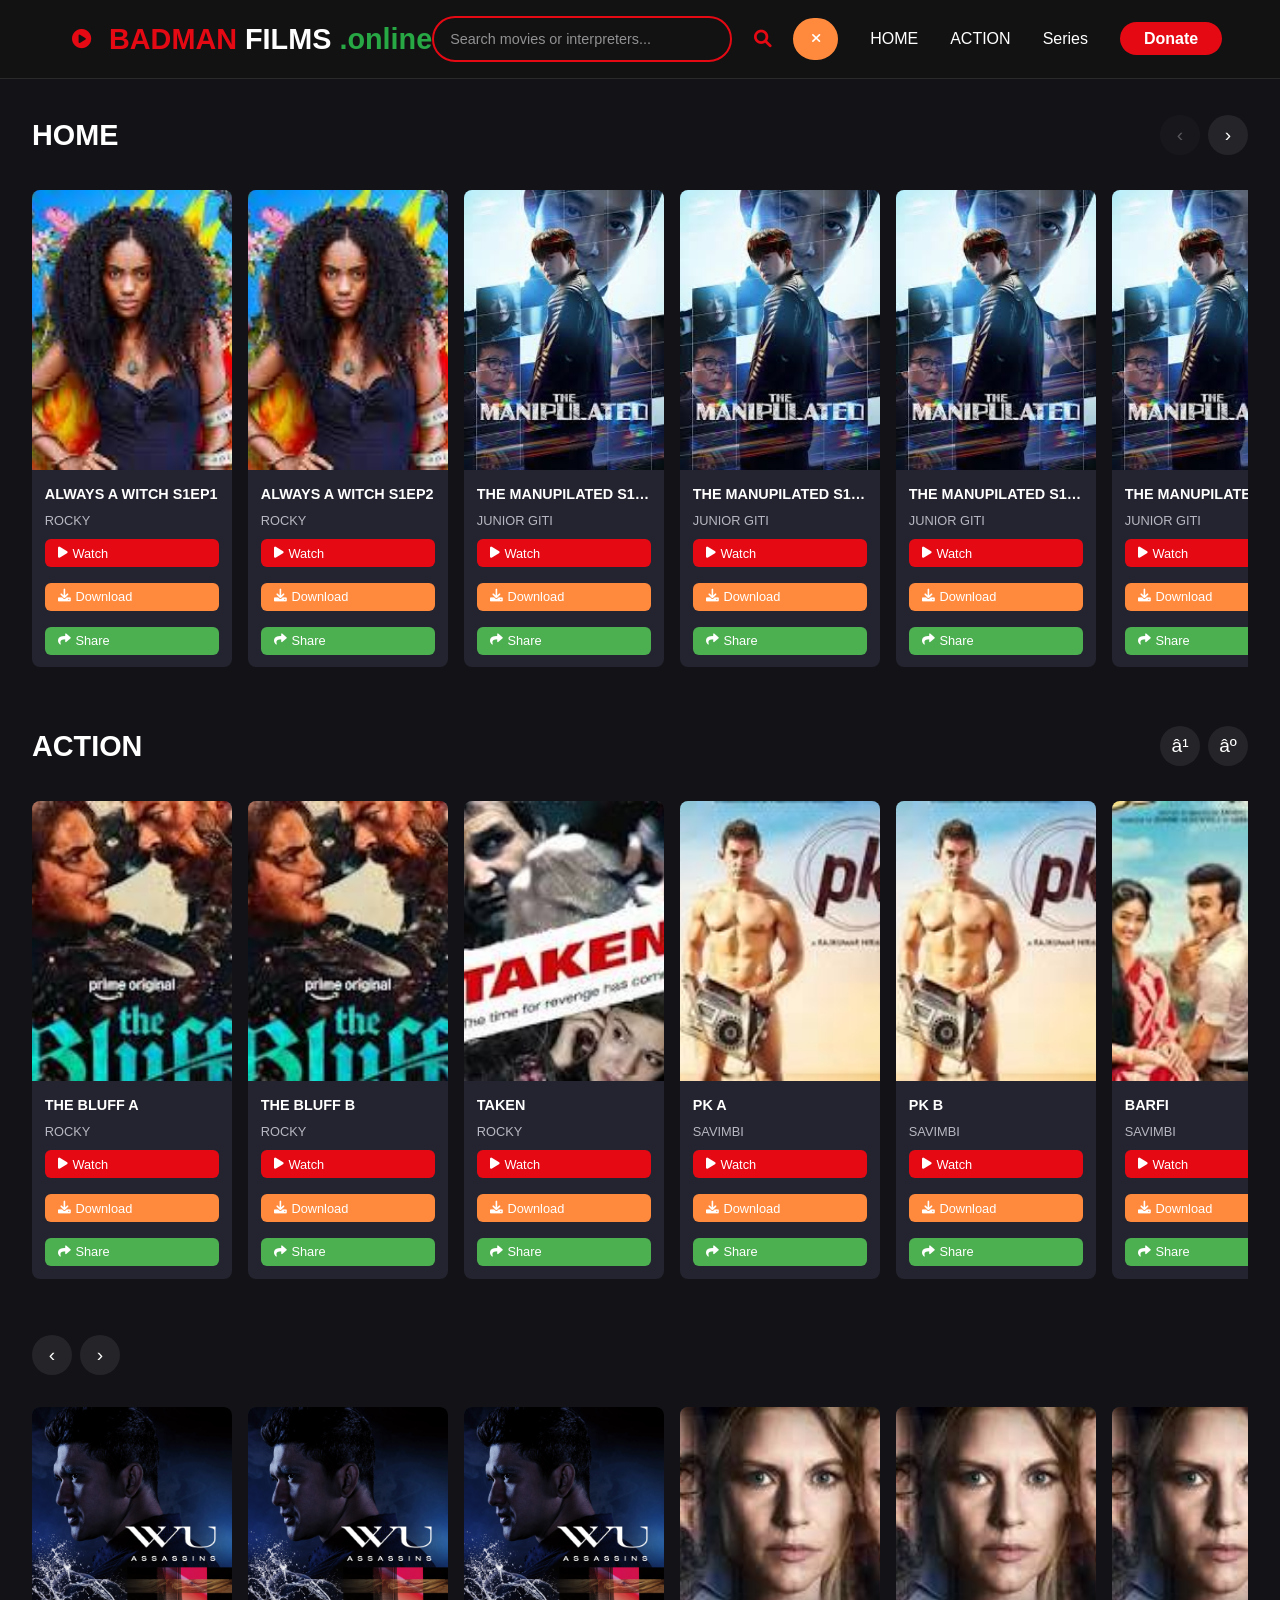
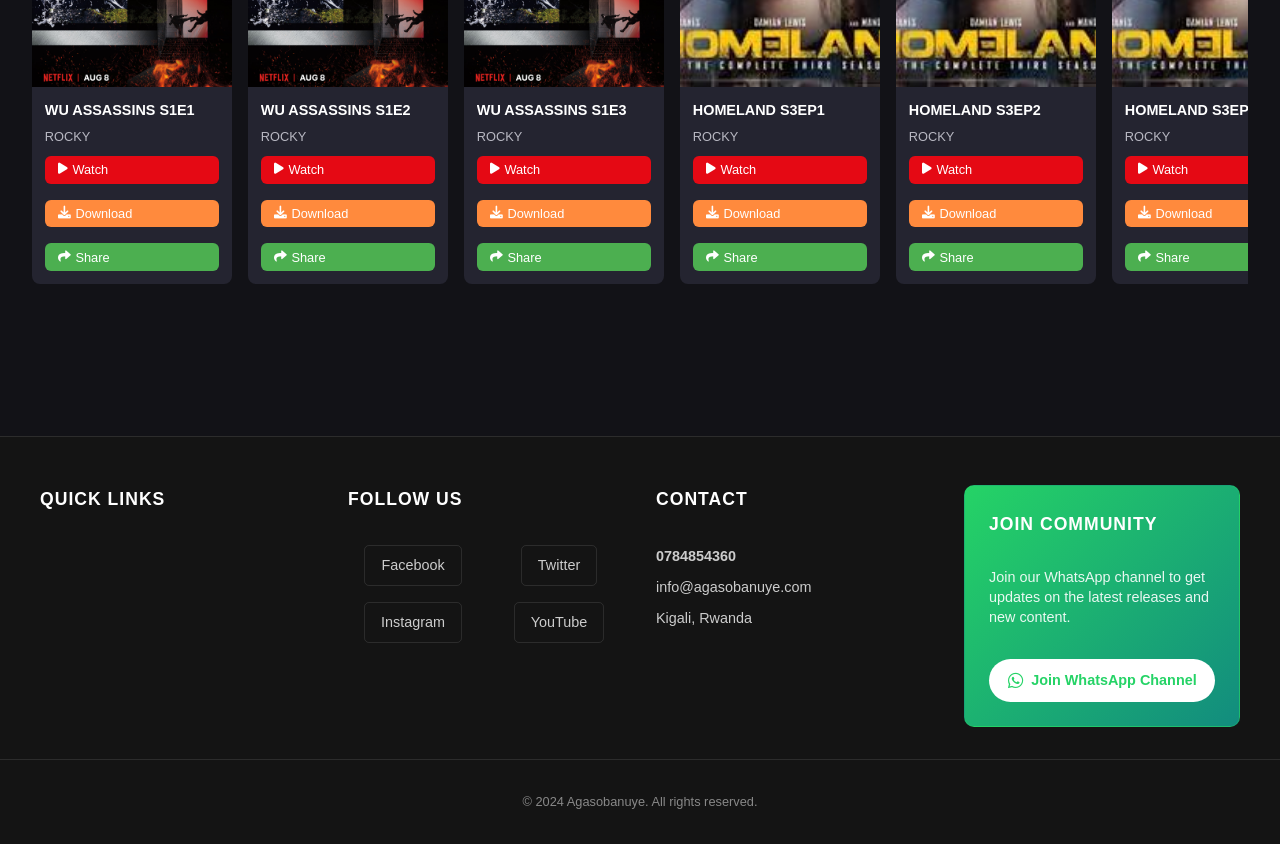
==== index.html @ d9431860 "i want to send my codes" ====
<!DOCTYPE html>
<html lang="en">
<head>
    <meta charset="UTF-8">
    <meta name="viewport" content="width=device-width, initial-scale=1.0">
    <title>badmanfilms.online - Stream Movies & Series</title>
    <link rel="stylesheet" href="https://cdnjs.cloudflare.com/ajax/libs/font-awesome/6.0.0-beta3/css/all.min.css">
    <link rel="stylesheet" href="styles.css">
</head>
<body>
    <nav class="navbar">
        <div class="nav-container">
            <h1 class="nav-logo">
                <i class="fas fa-play-circle" style="color: #e50914; margin-right: 10px;"></i>
                <span style="color: #e50914; font-weight: bold;">BADMAN</span>
                <span style="color: #ffffff;">FILMS</span>
                <span style="color: #28a745;">.online</span>
            </h1>
            <div class="nav-right">
                <div class="search-container">
                    <input type="text" id="search-input" placeholder="Search movies or interpreters..." class="search-input" onkeyup="if(event.key==='Enter') doSearch()">
                    <button id="search-btn" class="search-btn" onclick="doSearch()">
                        <i class="fas fa-search"></i>
                    </button>
                    <button id="clear-search-btn" class="clear-search-btn" onclick="clearAll()" title="Clear search">
                        <i class="fas fa-times"></i>
                    </button>
                </div>
                <ul class="nav-menu">
                    <li><a href="#featured">HOME</a></li>
                    <li><a href="#action">ACTION</a></li>
                    <li><a href="#series">Series</a></li>
                    <li><a href="#" id="donate-btn" class="donate-btn">Donate</a></li>
                </ul>
            </div>
        </div>
    </nav>

    <main class="main-content">
        <!-- Search Results Section -->
        <section id="search-results" class="section" style="display: none;">
            <h2 class="section-title">Search Results</h2>
            <div id="search-movies" class="movies-grid movies-grid-compact">
                <!-- Search results will be dynamically inserted here -->
            </div>
        </section>

        <!-- Featured Section -->
        <section id="featured" class="section">
            <div class="section-header">
                <h2 class="section-title">HOME</h2>
                <div class="scroll-controls">
                    <button class="scroll-btn scroll-left" onclick="scrollSection('featured-movies', 'left')">‹</button>
                    <button class="scroll-btn scroll-right" onclick="scrollSection('featured-movies', 'right')">›</button>
                </div>
            </div>
            <div id="featured-movies" class="movies-scroll">
                <!-- Movies will be dynamically inserted here -->
            </div>
        </section>

        <!-- ACTION Section -->
        <section id="action" class="section">
            <div class="section-header">
                <h2 class="section-title">ACTION</h2>
                <div class="scroll-controls">
                    <button class="scroll-btn scroll-left" onclick="scrollSection('action-movies', 'left')">â¹</button>
                    <button class="scroll-btn scroll-right" onclick="scrollSection('action-movies', 'right')">âº</button>
                </div>
            </div>
            <div id="action-movies" class="movies-scroll">
                <!-- Action movies will be dynamically inserted here -->
            </div>
        </section>

        <!-- SEASONS Section -->
        <section id="series" class="section">
            <div class="section-header">
                
                <div class="scroll-controls">
                    <button class="scroll-btn scroll-left" onclick="scrollSection('series-movies', 'left')">‹</button>
                    <button class="scroll-btn scroll-right" onclick="scrollSection('series-movies', 'right')">›</button>
                </div>
            </div>
            <div id="series-movies" class="movies-scroll">
                <!-- Movies will be dynamically inserted here -->
            </div>
        </section>

            </main>

    <footer class="footer">
        <div class="footer-container">
            <div class="footer-section">
                <h3 class="footer-title">Quick Links</h3>
                <ul class="footer-links">
                    
                </ul>
            </div>
            
            <div class="footer-section">
                <h3 class="footer-title">Follow Us</h3>
                <div class="social-links">
                    <a href="#" class="social-link">Facebook</a>
                    <a href="#" class="social-link">Twitter</a>
                    <a href="#" class="social-link">Instagram</a>
                    <a href="#" class="social-link">YouTube</a>
                </div>
            </div>
            
            <div class="footer-section">
                <h3 class="footer-title">Contact</h3>
                <div class="contact-info">
                    <p class="contact-phone">0784854360</p>
                    <p class="contact-email">info@agasobanuye.com</p>
                    <p class="contact-address">Kigali, Rwanda</p>
                </div>
            </div>
            
            <div class="footer-section community-section">
                <h3 class="footer-title">JOIN COMMUNITY</h3>
                <p class="community-description">Join our WhatsApp channel to get updates on the latest releases and new content.</p>
                <a href="https://whatsapp.com/channel/0029VbCIfIhEFeXnc3oWD12w" class="whatsapp-group-link" target="_blank">
                    <i class="fab fa-whatsapp"></i>
                    Join WhatsApp Channel
                </a>
            </div>
        </div>
        
        <div class="footer-bottom">
            <p>&copy; 2024 Agasobanuye. All rights reserved.</p>
        </div>
    </footer>

    <!-- Donation Modal -->
    <div id="donation-modal" class="modal">
        <div class="modal-content">
            <div class="modal-header">
                <h2 class="modal-title">KEEP US ALIVE!</h2>
                <span class="close-btn">&times;</span>
            </div>
            <div class="modal-body">
                <p class="donation-message">Support us with your generous donations to keep providing quality content.</p>
                <div class="donation-options">
                    <div class="donation-item">
                        <h3>MTN MOMO Pay Code</h3>
                        <div class="donation-info">
                            <p class="donation-code">1442915</p>
                            <button class="copy-btn" data-copy="1442915">
                                <i class="fas fa-copy"></i>
                                <span class="copy-text">Copy</span>
                            </button>
                        </div>
                    </div>
                    <div class="donation-item">
                        <h3>MTN MOMO</h3>
                        <div class="donation-info">
                            <p class="donation-number">0784854360</p>
                            <button class="copy-btn" data-copy="0784854360">
                                <i class="fas fa-copy"></i>
                                <span class="copy-text">Copy</span>
                            </button>
                        </div>
                    </div>
                    <div class="donation-item">
                        <h3>AIRTEL MONEY / MOMO SEND</h3>
                        <div class="donation-info">
                            <p class="donation-number">0784854360</p>
                            <button class="copy-btn" data-copy="0784854360">
                                <i class="fas fa-copy"></i>
                                <span class="copy-text">Copy</span>
                            </button>
                        </div>
                    </div>
                </div>
            </div>
        </div>
    </div>

    <script src="movies.js"></script>
    <script src="app.js"></script>
</body>
</html>
---- styles.css ----
/* Reset and Base Styles */
* {
    margin: 0;
    padding: 0;
    box-sizing: border-box;
}

:root {
    --bg-color: #121217;
    --surface-color: #242430;
    --text-color: #FFFFFF;
    --muted-text: #B8B8C2;
    --primary: #E50914;
    --secondary: #FF8A3D;
    --surface-border: rgba(255, 255, 255, 0.1);
    --surface-soft: rgba(255, 255, 255, 0.08);
}

body {
    font-family: 'Segoe UI', Tahoma, Geneva, Verdana, sans-serif;
    background-color: var(--bg-color);
    color: var(--text-color);
    line-height: 1.6;
    overflow-x: hidden;
}

/* Navigation */
.navbar {
    background-color: rgba(18, 18, 23, 0.95);
    backdrop-filter: blur(10px);
    position: fixed;
    top: 0;
    width: 100%;
    z-index: 1000;
    padding: 1rem 0;
    border-bottom: 1px solid var(--surface-border);
}

.nav-container {
    max-width: 1200px;
    margin: 0 auto;
    padding: 0 2rem;
    display: flex;
    justify-content: space-between;
    align-items: center;
}

.nav-right {
    display: flex;
    align-items: center;
    gap: 2rem;
}

.search-container {
    display: flex;
    align-items: center;
    gap: 0.5rem;
    position: relative;
}

.search-container:focus-within {
    background-color: rgba(255, 255, 255, 0.12);
    box-shadow: 0 0 0 2px rgba(229, 9, 20, 0.3);
}

.search-input {
    padding: 0.8rem 1rem;
    border: 2px solid var(--primary);
    border-radius: 25px;
    background-color: var(--background);
    color: var(--text-color);
    font-size: 0.9rem;
    width: 300px;
    transition: all 0.3s ease;
}

.search-input:focus {
    outline: none;
    border-color: var(--accent);
    box-shadow: 0 0 0 3px rgba(229, 9, 20, 0.2);
}

.search-btn {
    background-color: var(--primary);
    color: white;
    border: none;
    padding: 0.8rem 1rem;
    border-radius: 25px;
    cursor: pointer;
    transition: all 0.3s ease;
    display: flex;
    align-items: center;
    justify-content: center;
    min-width: 45px;
}

.search-btn:hover {
    background-color: var(--accent);
    transform: scale(1.05);
}

.clear-search-btn {
    background-color: var(--secondary);
    color: var(--text-color);
    border: 2px solid var(--secondary);
    padding: 0.8rem;
    border-radius: 25px;
    cursor: pointer;
    transition: all 0.3s ease;
    display: flex;
    align-items: center;
    justify-content: center;
    min-width: 45px;
}

.clear-search-btn:hover {
    background-color: var(--accent);
    color: white;
    transform: scale(1.05);
}

.search-input::placeholder {
    color: rgba(230, 230, 234, 0.6);
}

.search-btn {
    background: none;
    border: none;
    color: var(--primary);
    font-size: 1.1rem;
    cursor: pointer;
    padding: 0.2rem;
    transition: transform 0.2s ease;
}

.search-btn:hover {
    transform: scale(1.1);
}

.nav-logo {
    font-size: 1.8rem;
    font-weight: bold;
    color: #e50914;
    text-decoration: none;
    display: flex;
    align-items: center;
    gap: 0.5rem;
}

.nav-logo i {
    color: #e50914;
    font-size: 1.2rem;
}

.nav-menu {
    display: flex;
    list-style: none;
    gap: 2rem;
}

.nav-menu a {
    color: var(--text-color);
    text-decoration: none;
    font-weight: 500;
    transition: color 0.3s ease;
}

.nav-menu a:hover {
    color: var(--primary);
}

.donate-btn {
    background-color: var(--primary) !important;
    color: white !important;
    padding: 0.5rem 1.5rem !important;
    border-radius: 25px !important;
    font-weight: 600 !important;
    transition: all 0.3s ease !important;
}

.donate-btn:hover {
    background-color: #ff0a16 !important;
    transform: translateY(-2px) !important;
    box-shadow: 0 4px 12px rgba(229, 9, 20, 0.4) !important;
}

/* Main Content */
.main-content {
    margin-top: 80px;
    padding: 2rem 0;
}

/* Sections */
.section {
    margin-bottom: 3rem;
    padding: 0 2rem;
}

.section-header {
    display: flex;
    justify-content: space-between;
    align-items: center;
    margin-bottom: 1.5rem;
}

.section-title {
    font-size: 1.8rem;
    color: var(--text-color);
    font-weight: 600;
}

.scroll-controls {
    display: flex;
    gap: 0.5rem;
}

.scroll-btn {
    width: 40px;
    height: 40px;
    border: none;
    border-radius: 50%;
    background-color: rgba(255, 255, 255, 0.08);
    color: var(--text-color);
    font-size: 1.2rem;
    cursor: pointer;
    transition: all 0.3s ease;
    display: flex;
    align-items: center;
    justify-content: center;
}

.scroll-btn:hover {
    background-color: var(--primary);
    transform: scale(1.1);
}

.scroll-btn:disabled {
    opacity: 0.3;
    cursor: not-allowed;
}

/* Movie Grids */
.movies-grid {
    display: grid;
    grid-template-columns: repeat(auto-fill, minmax(200px, 1fr));
    gap: 1.5rem;
    max-width: 1200px;
    margin: 0 auto;
}

.movies-grid-compact {
    display: grid;
    grid-template-columns: repeat(auto-fill, minmax(250px, 1fr));
    gap: 0.5rem;
    max-width: 1200px;
    margin: 0 auto;
}

.movies-scroll {
    display: flex;
    gap: 1rem;
    overflow-x: auto;
    overflow-y: hidden;
    scroll-behavior: smooth;
    padding: 0.5rem 0;
    scrollbar-width: none;
    -ms-overflow-style: none;
}

.movies-scroll::-webkit-scrollbar {
    display: none;
}

/* Movie Cards */
.movie-card {
    position: relative;
    cursor: pointer;
    border-radius: 8px;
    overflow: hidden;
    transition: transform 0.3s ease, box-shadow 0.3s ease;
    background-color: var(--surface-color);
    flex-shrink: 0;
    width: 200px;
}

.movie-card:hover {
    transform: scale(1.05);
    box-shadow: 0 10px 30px rgba(0, 0, 0, 0.45);
    z-index: 10;
}

.movie-card:hover .play-button {
    opacity: 1;
    visibility: visible;
}

.play-button {
    position: absolute;
    top: 50%;
    left: 50%;
    transform: translate(-50%, -50%);
    width: 60px;
    height: 60px;
    background-color: rgba(229, 9, 20, 0.9);
    border-radius: 50%;
    display: flex;
    align-items: center;
    justify-content: center;
    opacity: 0;
    visibility: hidden;
    transition: all 0.3s ease;
    cursor: pointer;
    z-index: 10;
}

.play-button i {
    color: white;
    font-size: 24px;
    margin-left: 3px;
}

.movie-poster {
    position: relative;
    transition: filter 0.3s ease;
}

.movie-card:hover .movie-poster {
    filter: brightness(0.7);
}

.movie-card:hover .play-button {
    opacity: 1;
    visibility: visible;
}

.play-button {
    position: absolute;
    top: 50%;
    left: 50%;
    transform: translate(-50%, -50%);
    width: 60px;
    height: 60px;
    background-color: rgba(229, 9, 20, 0.9);
    border-radius: 50%;
    display: flex;
    align-items: center;
    justify-content: center;
    opacity: 0;
    visibility: hidden;
    transition: all 0.3s ease;
    cursor: pointer;
    z-index: 10;
}

.play-button i {
    color: white;
    font-size: 24px;
    margin-left: 3px;
}

.episode-count {
    background-color: var(--primary);
    color: white;
    padding: 0.2rem 0.5rem;
    border-radius: 12px;
    font-size: 0.8rem;
    font-weight: 600;
    position: absolute;
    top: 10px;
    right: 10px;
}

.episodes-header {
    display: flex;
    align-items: center;
    gap: 1rem;
    margin-bottom: 1.5rem;
    padding: 1rem;
    background-color: var(--surface-color);
    border-radius: 10px;
    border: 1px solid var(--surface-border);
}

.back-to-series-btn {
    background-color: var(--primary);
    color: white;
    border: none;
    padding: 0.5rem 1rem;
    border-radius: 20px;
    cursor: pointer;
    display: flex;
    align-items: center;
    gap: 0.5rem;
    font-size: 0.9rem;
    transition: all 0.3s ease;
}

.back-to-series-btn:hover {
    background-color: #ff0a16;
    transform: translateY(-1px);
}

.episodes-header h3 {
    color: var(--text-color);
    margin: 0;
    font-size: 1.3rem;
}

.episodes-grid {
    display: grid;
    grid-template-columns: repeat(auto-fill, minmax(200px, 1fr));
    gap: 1rem;
}


.movie-poster {
    width: 100%;
    height: 280px;
    object-fit: cover;
    display: block;
}

.movie-card-info {
    padding: 0.8rem;
}

.movie-actions {
    display: flex;
    gap: 0.5rem;
    margin-top: 0.5rem;
    flex-wrap: wrap;
}

.watch-btn, .download-btn, .share-btn {
    background-color: var(--secondary);
    color: var(--text-color);
    border: none;
    padding: 0.4rem 0.8rem;
    border-radius: 6px;
    font-size: 0.8rem;
    font-weight: 500;
    cursor: pointer;
    transition: all 0.3s ease;
    display: flex;
    align-items: center;
    gap: 0.3rem;
    flex: 1;
}

.watch-btn {
    background-color: var(--primary);
    color: white;
}

.watch-btn:hover {
    background-color: #ff0a16;
    transform: translateY(-1px);
}

.download-btn:hover {
    background-color: #ff9933;
    transform: translateY(-1px);
}

.share-btn {
    background-color: #4CAF50;
    color: white;
}

.share-btn:hover {
    background-color: #45a049;
    transform: translateY(-1px);
}


.movie-card-title {
    color: var(--text-color);
    font-weight: 600;
    font-size: 0.9rem;
    margin-bottom: 0.3rem;
    white-space: nowrap;
    overflow: hidden;
    text-overflow: ellipsis;
}

.movie-card-interpreter {
    color: var(--muted-text);
    font-size: 0.8rem;
    font-weight: 400;
}

/* Popular Movies Section on Detail Page */
.popular-movies-section {
    margin-top: 4rem;
    padding-top: 2rem;
    border-top: 1px solid var(--surface-border);
}

.popular-section-title {
    font-size: 1.5rem;
    color: var(--text-color);
    margin-bottom: 1.5rem;
    font-weight: 600;
}

.movies-grid-compact .movie-card {
    width: 100%;
    height: 320px;
}

.movies-grid-compact .movie-poster {
    height: 280px;
}

.movies-grid-compact .movie-card-info {
    padding: 0.6rem;
}

.movies-grid-compact .movie-card-title {
    font-size: 0.95rem;
    margin-bottom: 0.2rem;
}

.movies-grid-compact .movie-card-interpreter {
    font-size: 0.75rem;
}

/* Movie Detail Page */
.movie-detail-container {
    max-width: 800px;
    margin: 100px auto 2rem;
    padding: 0 2rem;
    min-height: 60vh;
}

.movie-content {
    display: block;
}

.movie-info-section-full {
    padding: 2rem 0;
    text-align: center;
}

.movie-title {
    font-size: 3rem;
    font-weight: bold;
    margin-bottom: 1rem;
    color: var(--text-color);
}

.movie-meta {
    display: flex;
    gap: 1rem;
    margin-bottom: 1rem;
    align-items: center;
}

.movie-year {
    background-color: var(--primary);
    padding: 0.3rem 0.8rem;
    border-radius: 20px;
    font-weight: 600;
}

.movie-type {
    background-color: var(--secondary);
    padding: 0.3rem 0.8rem;
    border-radius: 20px;
    font-weight: 600;
    text-transform: capitalize;
}

.movie-genre {
    display: flex;
    flex-wrap: wrap;
    gap: 0.5rem;
    margin-bottom: 1.5rem;
}

.genre-tag {
    background-color: rgba(255, 255, 255, 0.08);
    padding: 0.3rem 0.8rem;
    border-radius: 15px;
    font-size: 0.9rem;
    border: 1px solid rgba(255, 255, 255, 0.15);
}

.movie-description {
    font-size: 1.1rem;
    line-height: 1.8;
    color: var(--muted-text);
    margin-bottom: 2rem;
}

.movie-actions {
    display: flex;
    gap: 1rem;
    flex-wrap: wrap;
}

/* Buttons */
.btn {
    padding: 0.8rem 1.5rem;
    border: none;
    border-radius: 8px;
    font-size: 1rem;
    font-weight: 600;
    cursor: pointer;
    transition: all 0.3s ease;
    text-decoration: none;
    display: inline-flex;
    align-items: center;
    gap: 0.5rem;
}

.btn-primary {
    background-color: var(--primary);
    color: white;
}

.btn-primary:hover {
    background-color: #c50c14;
    transform: translateY(-2px);
}

.btn-secondary {
    background-color: var(--secondary);
    color: #121217;
}

.btn-secondary:hover {
    background-color: #ff9a5d;
    transform: translateY(-2px);
}

.btn-outline {
    background-color: transparent;
    color: var(--text-color);
    border: 2px solid rgba(255, 255, 255, 0.3);
}

.btn-outline:hover {
    background-color: rgba(255, 255, 255, 0.1);
    border-color: rgba(255, 255, 255, 0.5);
    transform: translateY(-2px);
}

.btn-icon {
    font-size: 1.1rem;
}

/* Loading State */
.loading {
    text-align: center;
    padding: 4rem 2rem;
}

.loading-spinner {
    width: 50px;
    height: 50px;
    border: 4px solid rgba(255, 255, 255, 0.1);
    border-top: 4px solid var(--primary);
    border-radius: 50%;
    animation: spin 1s linear infinite;
    margin: 0 auto 1rem;
}

@keyframes spin {
    0% { transform: rotate(0deg); }
    100% { transform: rotate(360deg); }
}

/* Error State */
.error-message {
    text-align: center;
    padding: 4rem 2rem;
    background-color: rgba(231, 90, 58, 0.12);
    border-radius: 12px;
    border: 1px solid rgba(231, 90, 58, 0.25);
}

.error-message h2 {
    color: var(--primary);
    margin-bottom: 1rem;
}

/* Footer */
.footer {
    background-color: #141414;
    text-align: left;
    padding: 3rem 0 2rem;
    border-top: 1px solid rgba(255, 255, 255, 0.1);
    margin-top: 4rem;
}

.footer-container {
    display: grid;
    grid-template-columns: repeat(auto-fit, minmax(250px, 1fr));
    gap: 2rem;
    max-width: 1200px;
    margin: 0 auto;
}

.footer-section {
    display: flex;
    flex-direction: column;
    gap: 1rem;
}

.footer-title {
    color: #ffffff;
    font-size: 1.1rem;
    font-weight: 600;
    margin-bottom: 1rem;
    text-transform: uppercase;
    letter-spacing: 1px;
}

.footer-links {
    list-style: none;
    padding: 0;
    margin: 0;
}

.footer-links li {
    margin-bottom: 0.5rem;
}

.footer-links a {
    color: #cccccc;
    text-decoration: none;
    transition: color 0.3s ease;
    font-size: 0.9rem;
}

.footer-links a:hover {
    color: #e50914;
}

.social-links {
    display: grid;
    grid-template-columns: repeat(2, 1fr);
    gap: 1rem;
    justify-items: center;
}

.social-link {
    color: #cccccc;
    text-decoration: none;
    transition: color 0.3s ease;
    font-size: 0.9rem;
    padding: 0.5rem 1rem;
    border: 1px solid rgba(255, 255, 255, 0.1);
    border-radius: 5px;
    display: inline-block;
}

.social-link:hover {
    color: #ffffff;
    border-color: #e50914;
    background-color: rgba(229, 9, 20, 0.1);
}

.contact-info {
    display: flex;
    flex-direction: column;
    gap: 0.5rem;
}

.contact-info p {
    color: #cccccc;
    font-size: 0.9rem;
    margin: 0;
    display: flex;
    align-items: center;
    gap: 0.5rem;
}

.contact-phone {
    color: #e50914;
    font-weight: 600;
}

.footer-bottom {
    border-top: 1px solid rgba(255, 255, 255, 0.1);
    margin-top: 2rem;
    padding-top: 2rem;
    text-align: center;
}

.footer-bottom p {
    color: #888888;
    font-size: 0.8rem;
    margin: 0;
}

/* Community Section Styles */
.community-section {
    background: linear-gradient(135deg, #25D366, #128C7E);
    padding: 1.5rem;
    border-radius: 10px;
    border: 1px solid rgba(37, 211, 102, 0.3);
    transition: all 0.3s ease;
}

.community-section:hover {
    transform: translateY(-2px);
    box-shadow: 0 8px 25px rgba(37, 211, 102, 0.2);
}

.community-section .footer-title {
    color: #ffffff !important;
    margin-bottom: 0.8rem;
    font-size: 1.1rem;
}

.community-description {
    color: rgba(255, 255, 255, 0.9);
    font-size: 0.9rem;
    line-height: 1.4;
    margin-bottom: 1rem;
}

.whatsapp-group-link {
    display: inline-flex;
    align-items: center;
    gap: 0.5rem;
    background-color: #ffffff;
    color: #25D366;
    text-decoration: none;
    padding: 0.6rem 1.2rem;
    border-radius: 25px;
    font-weight: 600;
    font-size: 0.9rem;
    transition: all 0.3s ease;
    white-space: nowrap;
}

.whatsapp-group-link:hover {
    background-color: #f8f9fa;
    transform: translateY(-1px);
    box-shadow: 0 4px 12px rgba(37, 211, 102, 0.3);
}

.whatsapp-group-link i {
    font-size: 1.1rem;
}

/* Animations */
@keyframes fadeIn {
    from {
        opacity: 0;
        transform: translateY(20px);
    }
    to {
        opacity: 1;
        transform: translateY(0);
    }
}

.movie-card {
    animation: fadeIn 0.6s ease-out;
}

/* Responsive Design */
@media (max-width: 768px) {
    .nav-container {
        flex-direction: column;
        gap: 1rem;
        padding: 0 1rem;
    }
    
    .nav-right {
        flex-direction: column;
        gap: 1rem;
        align-items: stretch;
    }
    
    .search-container {
        padding: 0.5rem 1rem;
    }
    
    .search-input {
        width: 100%;
        font-size: 0.8rem;
    }
    
    .main-content {
        margin-top: 120px;
    }
    
    .section {
        padding: 0 1rem;
    }
    
    .movies-grid {
        grid-template-columns: repeat(auto-fill, minmax(150px, 1fr));
        gap: 1rem;
    }
    
    .movies-grid-compact {
        grid-template-columns: repeat(auto-fill, minmax(180px, 1fr));
        gap: 0.3rem;
    }
    
    .section-header {
        flex-direction: column;
        gap: 1rem;
        align-items: flex-start;
    }
    
    .movies-scroll {
        gap: 0.8rem;
    }
    
    .movie-card {
        width: 150px;
    }
    
    .movie-poster {
        height: 225px;
    }
    
    .movie-detail-container {
        margin-top: 120px;
        padding: 0 1rem;
    }
    
    .movie-content {
        grid-template-columns: 1fr;
        gap: 2rem;
    }
    
    .movie-poster-section {
        position: static;
        max-width: 300px;
        margin: 0 auto;
    }
    
    .movie-title {
        font-size: 2rem;
    }
    
    .btn {
        flex: 1;
        justify-content: center;
        min-width: 120px;
    }
}

@media (max-width: 480px) {
    .nav-logo {
        font-size: 1.5rem;
    }
    
    .section-title {
        font-size: 1.5rem;
    }
    
    .movies-grid-compact .movie-card {
        height: 260px;
    }

    .footer-container {
        grid-template-columns: 1fr;
        gap: 1.5rem;
        text-align: center;
    }
    
    .social-links {
        grid-template-columns: 1fr;
        gap: 0.8rem;
    }
    
    .contact-info {
        align-items: center;
        text-align: center;
    }
    
    .community-section {
        text-align: center;
    }
    
    .community-description {
        text-align: center;
    }
    
    .whatsapp-group-link {
        justify-content: center;
        width: 100%;
        max-width: 250px;
        margin: 0 auto;
    }
    
    .movie-title {
        font-size: 1.5rem;
    }
    
    .movie-description {
        font-size: 1rem;
    }
}

/* Modal Styles */
.modal {
    display: none;
    position: fixed;
    z-index: 2000;
    left: 0;
    top: 0;
    width: 100%;
    height: 100%;
    background-color: rgba(0, 0, 0, 0.8);
    backdrop-filter: blur(5px);
}

.modal-content {
    background-color: var(--surface-color);
    margin: 10% auto;
    padding: 0;
    border: 1px solid var(--surface-border);
    border-radius: 15px;
    width: 90%;
    max-width: 500px;
    box-shadow: 0 10px 40px rgba(0, 0, 0, 0.5);
    animation: modalSlideIn 0.3s ease-out;
}

@keyframes modalSlideIn {
    from {
        opacity: 0;
        transform: translateY(-50px);
    }
    to {
        opacity: 1;
        transform: translateY(0);
    }
}

.modal-header {
    display: flex;
    justify-content: space-between;
    align-items: center;
    padding: 1.5rem;
    border-bottom: 1px solid var(--surface-border);
}

.modal-title {
    color: var(--primary);
    font-size: 1.8rem;
    font-weight: bold;
    margin: 0;
}

.close-btn {
    color: var(--muted-text);
    font-size: 2rem;
    font-weight: bold;
    cursor: pointer;
    transition: color 0.3s ease;
    line-height: 1;
}

.close-btn:hover {
    color: var(--text-color);
}

.modal-body {
    padding: 2rem 1.5rem;
}

.donation-message {
    text-align: center;
    color: var(--muted-text);
    margin-bottom: 2rem;
    font-size: 1.1rem;
}

.donation-options {
    display: flex;
    flex-direction: column;
    gap: 1.5rem;
}

.donation-item {
    background-color: var(--surface-soft);
    padding: 1.5rem;
    border-radius: 10px;
    border: 1px solid var(--surface-border);
    transition: all 0.3s ease;
}

.donation-item:hover {
    background-color: rgba(255, 255, 255, 0.12);
    transform: translateY(-2px);
}

.donation-item h3 {
    color: var(--secondary);
    font-size: 1.1rem;
    margin-bottom: 0.5rem;
    font-weight: 600;
}

.donation-info {
    display: flex;
    align-items: center;
    justify-content: space-between;
    gap: 1rem;
}

.donation-code, .donation-number {
    color: var(--text-color);
    font-size: 1.3rem;
    font-weight: bold;
    margin: 0;
    font-family: 'Courier New', monospace;
    flex: 1;
}

.copy-btn {
    background-color: var(--primary);
    color: white;
    border: none;
    padding: 0.5rem 1rem;
    border-radius: 8px;
    cursor: pointer;
    display: flex;
    align-items: center;
    gap: 0.5rem;
    font-size: 0.9rem;
    font-weight: 500;
    transition: all 0.3s ease;
    min-width: 80px;
    justify-content: center;
}

.copy-btn:hover {
    background-color: #ff0a16;
    transform: translateY(-1px);
    box-shadow: 0 2px 8px rgba(229, 9, 20, 0.3);
}

.copy-btn:active {
    transform: translateY(0);
}

.copy-btn.copied {
    background-color: #28a745;
}

.copy-btn i {
    font-size: 0.9rem;
}

.copy-text {
    font-size: 0.9rem;
}

/* Series Cards Styles */
.series-card {
    position: relative;
    transition: transform 0.3s ease;
}

.series-card:hover {
    transform: translateY(-5px);
}

.series-info {
    background-color: var(--secondary);
    color: var(--text-color);
    padding: 0.2rem 0.5rem;
    border-radius: 8px;
    font-size: 0.8rem;
    font-weight: 600;
    margin-bottom: 0.3rem;
    display: inline-block;
}

.seasons-container {
    display: flex;
    flex-direction: column;
    gap: 2rem;
}

.season-section {
    background-color: var(--surface-color);
    padding: 1.5rem;
    border-radius: 10px;
    border: 1px solid var(--surface-border);
}

.season-header {
    color: var(--primary);
    font-size: 1.2rem;
    font-weight: 600;
    margin: 0 0 1rem 0;
    padding-bottom: 0.5rem;
    border-bottom: 1px solid var(--surface-border);
}

.episode-count {
    background-color: var(--primary);
    color: white;
    padding: 0.2rem 0.5rem;
    border-radius: 12px;
    font-size: 0.8rem;
    font-weight: 600;
    position: absolute;
    top: 10px;
    right: 10px;
}

.episodes-header {
    display: flex;
    align-items: center;
    gap: 1rem;
    margin-bottom: 1.5rem;
    padding: 1rem;
    background-color: var(--surface-color);
    border-radius: 10px;
    border: 1px solid var(--surface-border);
}

.back-to-series-btn {
    background-color: var(--primary);
    color: white;
    border: none;
    padding: 0.5rem 1rem;
    border-radius: 20px;
    cursor: pointer;
    display: flex;
    align-items: center;
    gap: 0.5rem;
    font-size: 0.9rem;
    transition: all 0.3s ease;
}

.back-to-series-btn:hover {
    background-color: #ff0a16;
    transform: translateY(-1px);
}

.episodes-header h3 {
    color: var(--text-color);
    margin: 0;
    font-size: 1.3rem;
}

.episodes-grid {
    display: grid;
    grid-template-columns: repeat(auto-fill, minmax(200px, 1fr));
    gap: 1rem;
}

/* Responsive Series Styles */
@media (max-width: 768px) {
    .episodes-header {
        flex-direction: column;
        align-items: stretch;
        gap: 0.8rem;
    }
    
    .episodes-grid {
        grid-template-columns: repeat(auto-fill, minmax(150px, 1fr));
    }
}

/* Movie Details Section */
.movie-details-section {
    position: fixed;
    top: 0;
    left: 0;
    width: 100%;
    height: 100%;
    background-color: var(--bg-color);
    z-index: 1500;
    overflow-y: auto;
    padding: 2rem 0;
}

.back-button {
    background-color: var(--surface-color);
    color: var(--text-color);
    border: 1px solid var(--surface-border);
    padding: 0.8rem 1.5rem;
    border-radius: 25px;
    cursor: pointer;
    font-size: 1rem;
    font-weight: 500;
    display: flex;
    align-items: center;
    gap: 0.5rem;
    margin: 0 2rem 2rem;
    transition: all 0.3s ease;
    max-width: 200px;
}

.back-button:hover {
    background-color: var(--primary);
    transform: translateY(-2px);
    box-shadow: 0 4px 12px rgba(229, 9, 20, 0.3);
}

.movie-details-content {
    display: grid;
    grid-template-columns: 1fr 1fr;
    gap: 3rem;
    max-width: 1200px;
    margin: 0 auto;
    padding: 0 2rem;
    align-items: start;
}

.movie-details-poster {
    position: relative;
    border-radius: 15px;
    overflow: hidden;
    box-shadow: 0 10px 40px rgba(0, 0, 0, 0.5);
}

.movie-details-poster img {
    width: 100%;
    height: auto;
    display: block;
    border-radius: 15px;
}

.movie-details-info {
    display: flex;
    flex-direction: column;
    gap: 1.5rem;
}

.movie-details-title {
    font-size: 3rem;
    font-weight: bold;
    color: var(--text-color);
    margin: 0;
    line-height: 1.1;
    text-transform: uppercase;
}

.movie-details-interpreter {
    background-color: var(--secondary);
    color: var(--text-color);
    padding: 0.5rem 1rem;
    border-radius: 25px;
    font-weight: 600;
    display: inline-flex;
    align-items: center;
    gap: 0.5rem;
    margin: 0;
    font-size: 0.9rem;
}

.movie-details-meta {
    display: flex;
    gap: 2rem;
    flex-wrap: wrap;
}

.movie-details-meta span {
    color: var(--muted-text);
    font-size: 1rem;
    display: flex;
    align-items: center;
    gap: 0.5rem;
}

.movie-details-meta span i {
    color: var(--primary);
}

.movie-details-description-title {
    color: var(--primary);
    font-size: 1.3rem;
    font-weight: 600;
    margin: 0;
    display: flex;
    align-items: center;
    gap: 0.5rem;
}

.movie-details-description {
    color: var(--muted-text);
    font-size: 1.1rem;
    line-height: 1.6;
    margin: 0;
}


/* Responsive Movie Details */
@media (max-width: 768px) {
    .movie-details-content {
        grid-template-columns: 1fr;
        gap: 2rem;
        padding: 0 1rem;
    }
    
    .back-button {
        margin: 0 1rem 1rem;
        font-size: 0.9rem;
        padding: 0.6rem 1rem;
    }
    
    .movie-details-title {
        font-size: 2rem;
    }
    
    .movie-details-meta {
        gap: 1rem;
    }
    
    .movie-details-meta span {
        font-size: 0.9rem;
    }
    
    }

/* Responsive Modal */
@media (max-width: 600px) {
    .modal-content {
        margin: 5% auto;
        width: 95%;
    }
    
    .modal-header {
        padding: 1rem;
    }
    
    .modal-title {
        font-size: 1.5rem;
    }
    
    .modal-body {
        padding: 1.5rem 1rem;
    }
    
    .donation-item {
        padding: 1rem;
    }
    
    .donation-info {
        flex-direction: column;
        gap: 0.8rem;
        align-items: stretch;
    }
    
    .donation-code, .donation-number {
        font-size: 1.1rem;
        text-align: center;
    }
    
    .copy-btn {
        width: 100%;
        justify-content: center;
        padding: 0.6rem;
    }
}
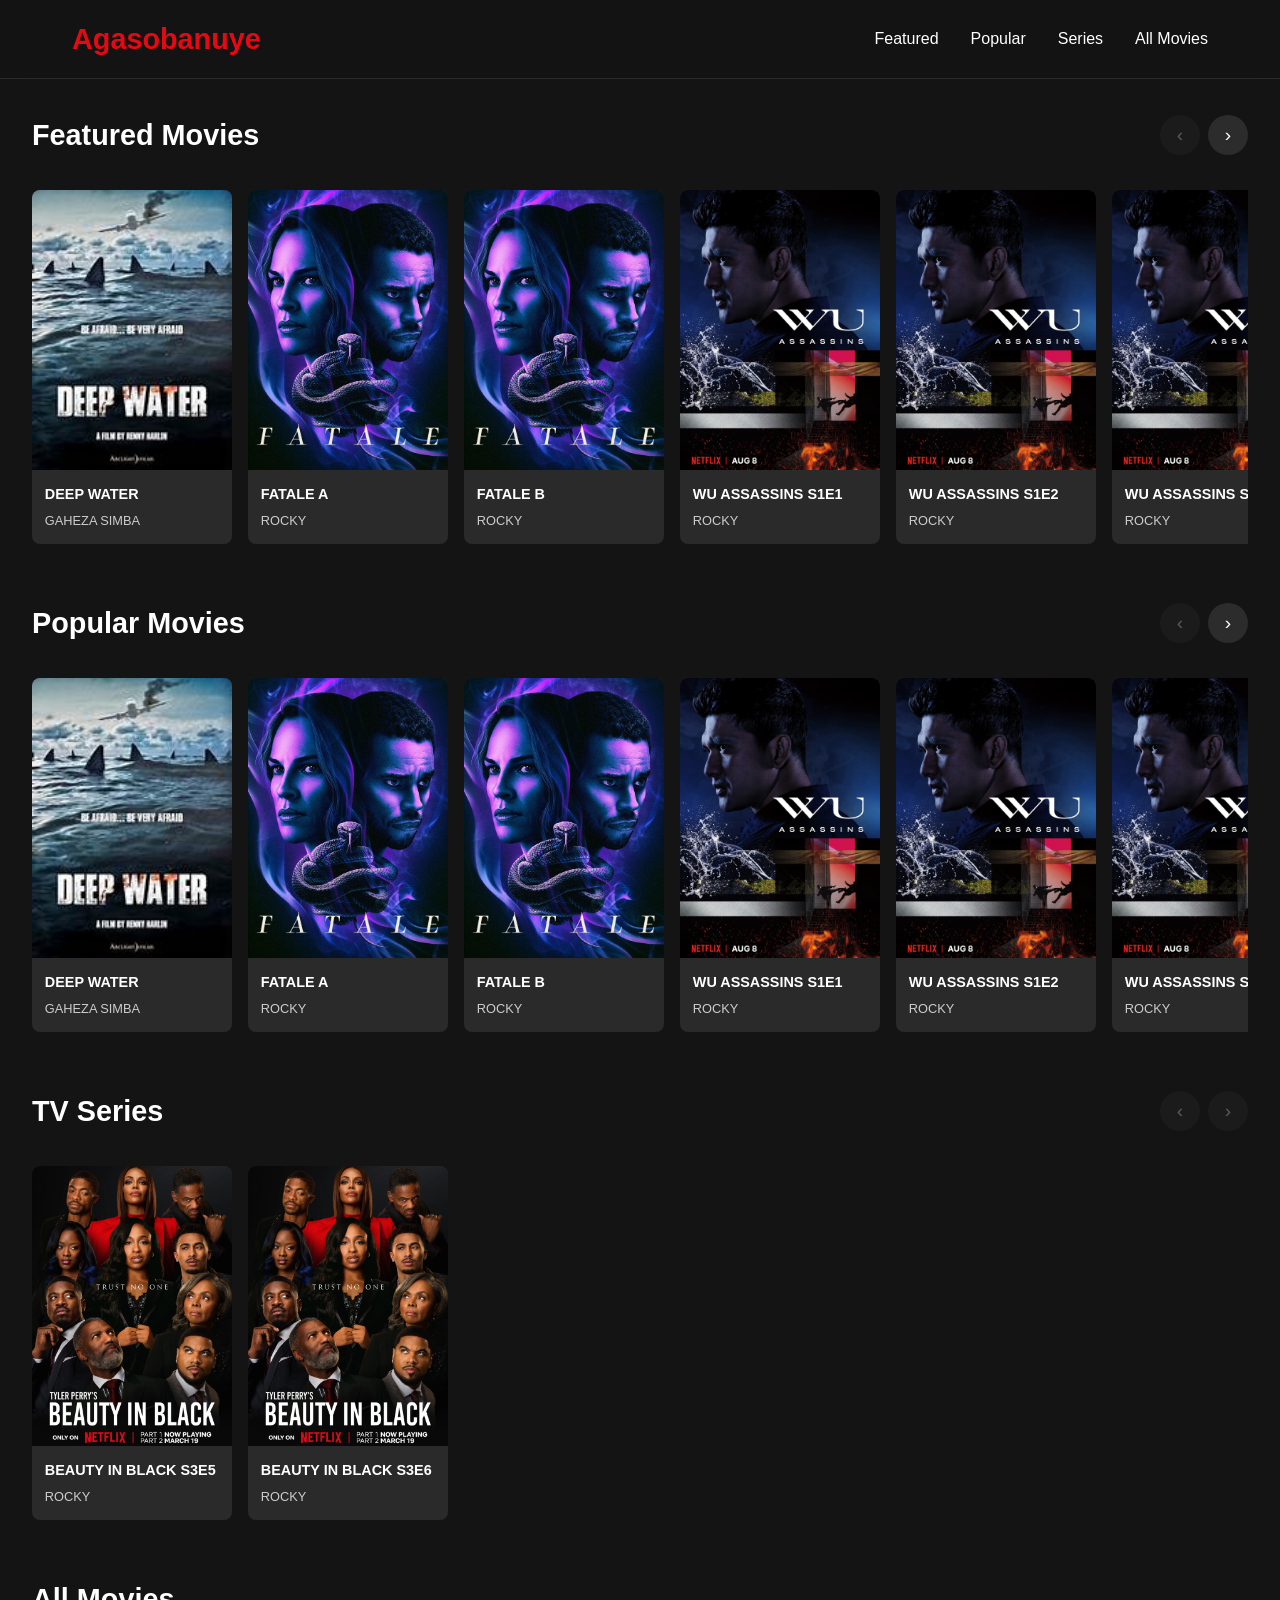
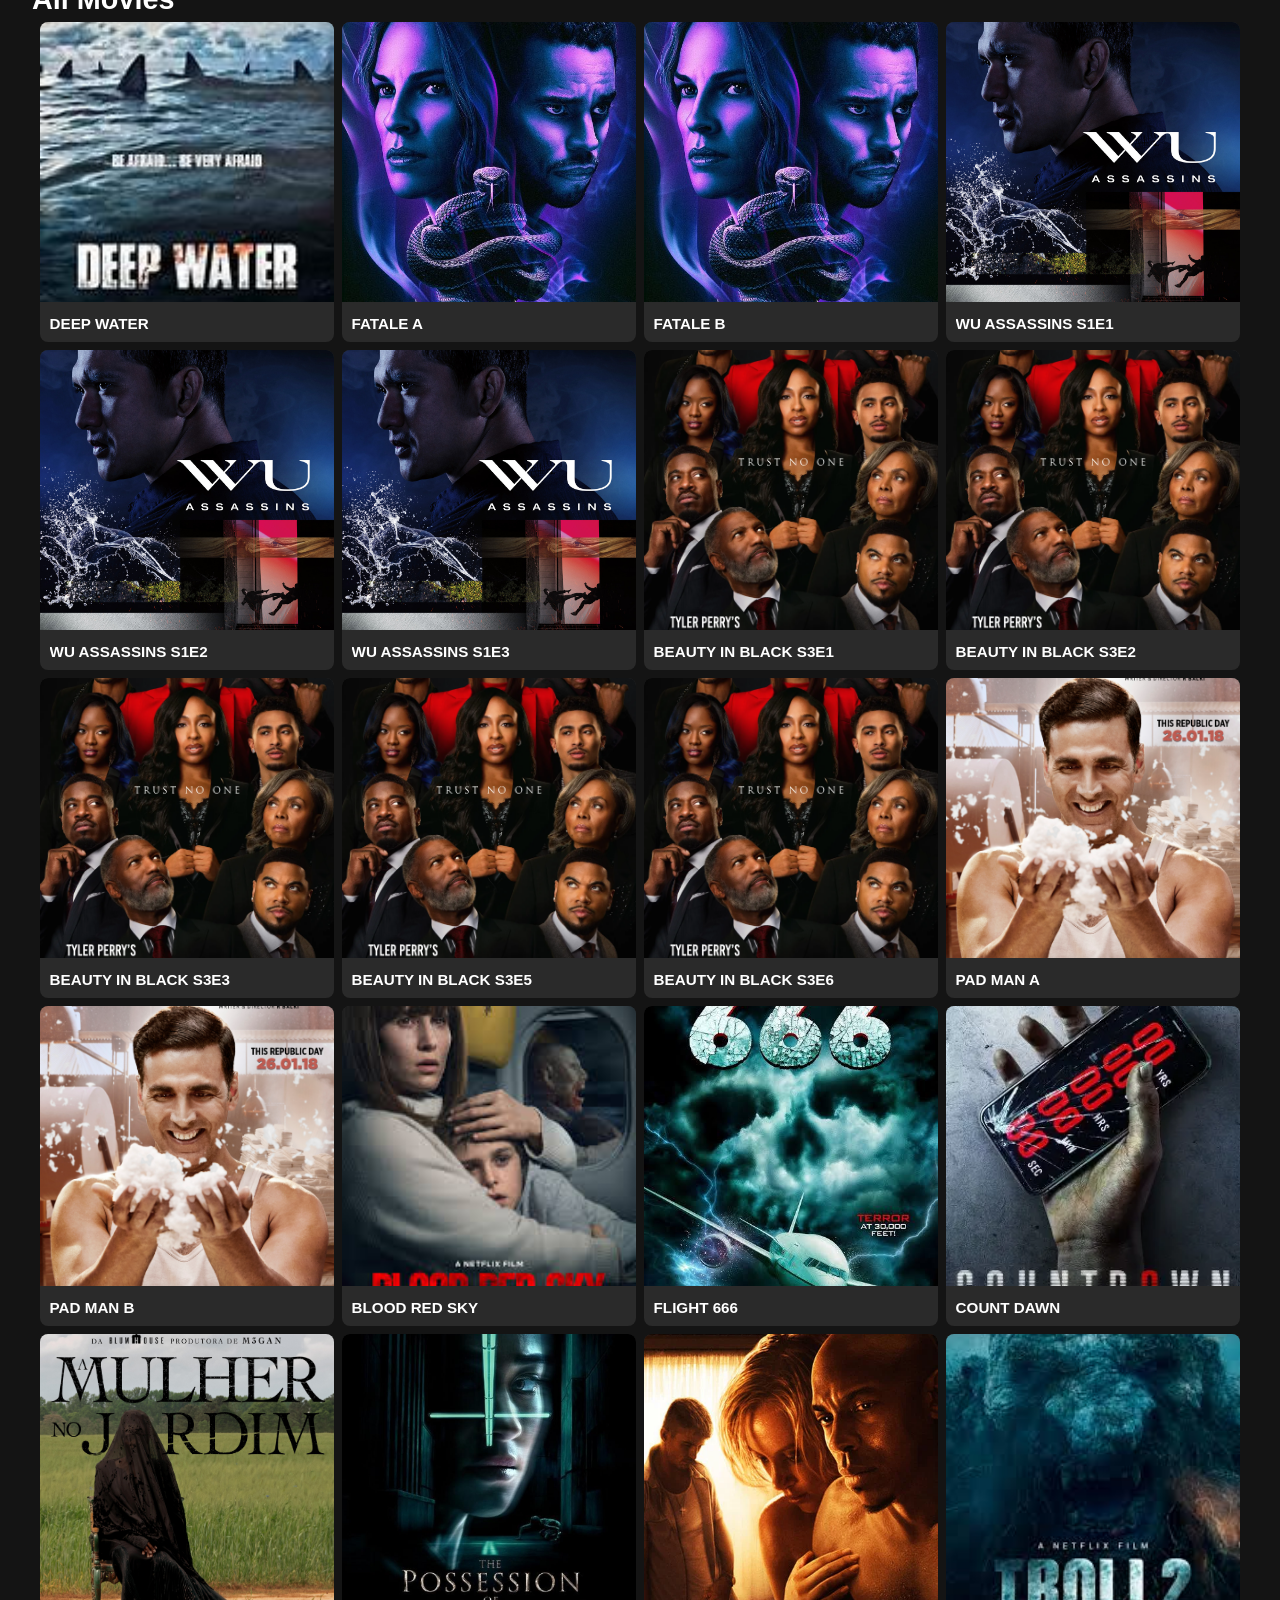
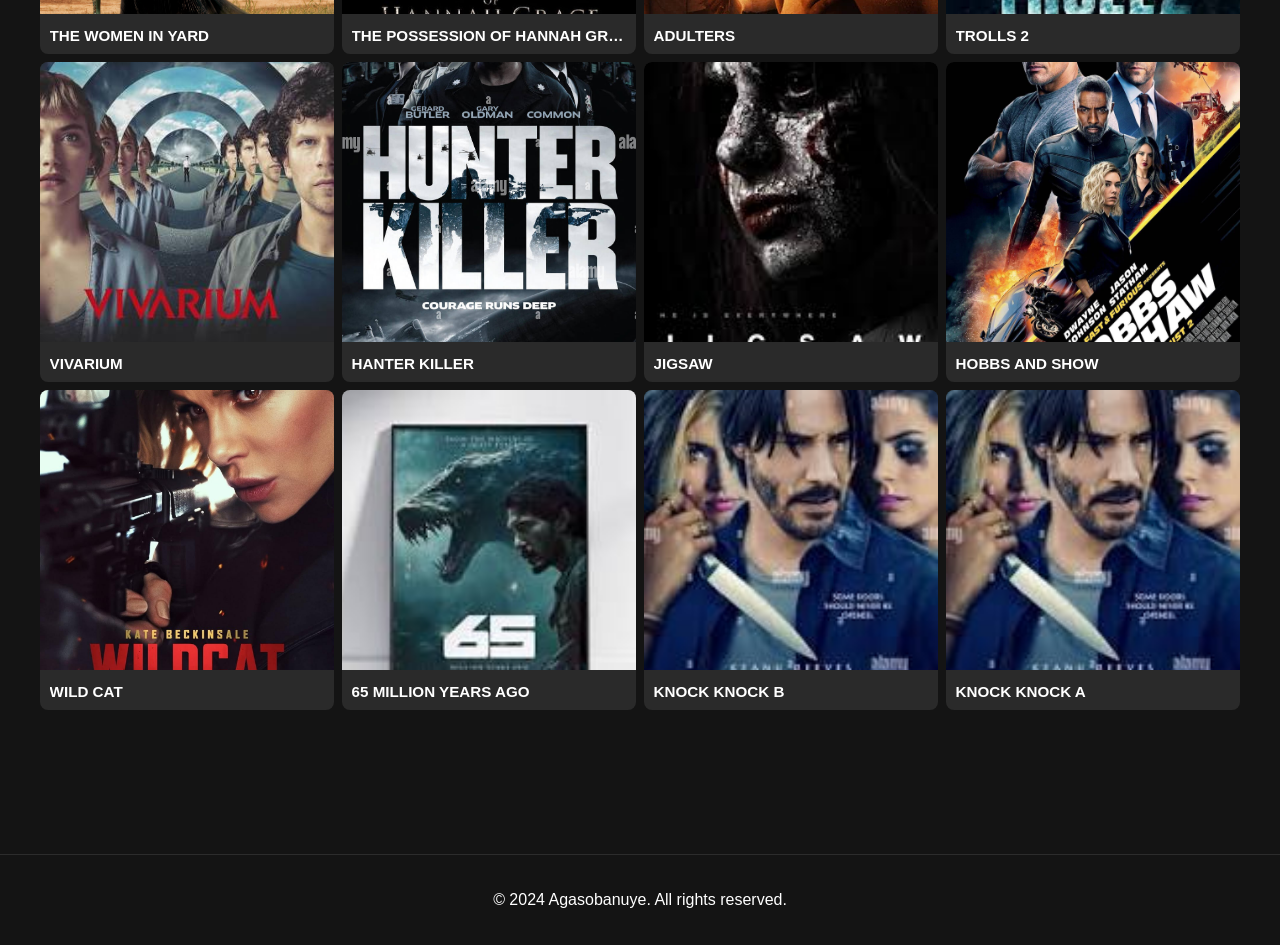
==== commit e0312a5b: "i want to send my codes" ====
--- a/index.html
+++ b/index.html
@@ -3,52 +3,27 @@
 <head>
     <meta charset="UTF-8">
     <meta name="viewport" content="width=device-width, initial-scale=1.0">
-    <title>badmanfilms.online - Stream Movies & Series</title>
-    <link rel="stylesheet" href="https://cdnjs.cloudflare.com/ajax/libs/font-awesome/6.0.0-beta3/css/all.min.css">
+    <title>Agasobanuye - Stream Movies & Series</title>
     <link rel="stylesheet" href="styles.css">
 </head>
 <body>
     <nav class="navbar">
         <div class="nav-container">
-            <h1 class="nav-logo">
-                <i class="fas fa-play-circle" style="color: #e50914; margin-right: 10px;"></i>
-                <span style="color: #e50914; font-weight: bold;">BADMAN</span>
-                <span style="color: #ffffff;">FILMS</span>
-                <span style="color: #28a745;">.online</span>
-            </h1>
-            <div class="nav-right">
-                <div class="search-container">
-                    <input type="text" id="search-input" placeholder="Search movies or interpreters..." class="search-input" onkeyup="if(event.key==='Enter') doSearch()">
-                    <button id="search-btn" class="search-btn" onclick="doSearch()">
-                        <i class="fas fa-search"></i>
-                    </button>
-                    <button id="clear-search-btn" class="clear-search-btn" onclick="clearAll()" title="Clear search">
-                        <i class="fas fa-times"></i>
-                    </button>
-                </div>
-                <ul class="nav-menu">
-                    <li><a href="#featured">HOME</a></li>
-                    <li><a href="#action">ACTION</a></li>
-                    <li><a href="#series">Series</a></li>
-                    <li><a href="#" id="donate-btn" class="donate-btn">Donate</a></li>
-                </ul>
-            </div>
+            <h1 class="nav-logo">Agasobanuye</h1>
+            <ul class="nav-menu">
+                <li><a href="#featured">Featured</a></li>
+                <li><a href="#popular">Popular</a></li>
+                <li><a href="#series">Series</a></li>
+                <li><a href="#movies">All Movies</a></li>
+            </ul>
         </div>
     </nav>
 
     <main class="main-content">
-        <!-- Search Results Section -->
-        <section id="search-results" class="section" style="display: none;">
-            <h2 class="section-title">Search Results</h2>
-            <div id="search-movies" class="movies-grid movies-grid-compact">
-                <!-- Search results will be dynamically inserted here -->
-            </div>
-        </section>
-
-        <!-- Featured Section -->
+        <!-- Featured Movies Section -->
         <section id="featured" class="section">
             <div class="section-header">
-                <h2 class="section-title">HOME</h2>
+                <h2 class="section-title">Featured Movies</h2>
                 <div class="scroll-controls">
                     <button class="scroll-btn scroll-left" onclick="scrollSection('featured-movies', 'left')">‹</button>
                     <button class="scroll-btn scroll-right" onclick="scrollSection('featured-movies', 'right')">›</button>
@@ -59,24 +34,24 @@
             </div>
         </section>
 
-        <!-- ACTION Section -->
-        <section id="action" class="section">
+        <!-- Popular Movies Section -->
+        <section id="popular" class="section">
             <div class="section-header">
-                <h2 class="section-title">ACTION</h2>
+                <h2 class="section-title">Popular Movies</h2>
                 <div class="scroll-controls">
-                    <button class="scroll-btn scroll-left" onclick="scrollSection('action-movies', 'left')">â¹</button>
-                    <button class="scroll-btn scroll-right" onclick="scrollSection('action-movies', 'right')">âº</button>
+                    <button class="scroll-btn scroll-left" onclick="scrollSection('popular-movies', 'left')">‹</button>
+                    <button class="scroll-btn scroll-right" onclick="scrollSection('popular-movies', 'right')">›</button>
                 </div>
             </div>
-            <div id="action-movies" class="movies-scroll">
-                <!-- Action movies will be dynamically inserted here -->
+            <div id="popular-movies" class="movies-scroll">
+                <!-- Movies will be dynamically inserted here -->
             </div>
         </section>
 
-        <!-- SEASONS Section -->
+        <!-- Series Section -->
         <section id="series" class="section">
             <div class="section-header">
-                
+                <h2 class="section-title">TV Series</h2>
                 <div class="scroll-controls">
                     <button class="scroll-btn scroll-left" onclick="scrollSection('series-movies', 'left')">‹</button>
                     <button class="scroll-btn scroll-right" onclick="scrollSection('series-movies', 'right')">›</button>
@@ -87,95 +62,18 @@
             </div>
         </section>
 
-            </main>
+        <!-- All Movies Section -->
+        <section id="movies" class="section">
+            <h2 class="section-title">All Movies</h2>
+            <div id="all-movies" class="movies-grid movies-grid-compact">
+                <!-- Movies will be dynamically inserted here -->
+            </div>
+        </section>
+    </main>
 
     <footer class="footer">
-        <div class="footer-container">
-            <div class="footer-section">
-                <h3 class="footer-title">Quick Links</h3>
-                <ul class="footer-links">
-                    
-                </ul>
-            </div>
-            
-            <div class="footer-section">
-                <h3 class="footer-title">Follow Us</h3>
-                <div class="social-links">
-                    <a href="#" class="social-link">Facebook</a>
-                    <a href="#" class="social-link">Twitter</a>
-                    <a href="#" class="social-link">Instagram</a>
-                    <a href="#" class="social-link">YouTube</a>
-                </div>
-            </div>
-            
-            <div class="footer-section">
-                <h3 class="footer-title">Contact</h3>
-                <div class="contact-info">
-                    <p class="contact-phone">0784854360</p>
-                    <p class="contact-email">info@agasobanuye.com</p>
-                    <p class="contact-address">Kigali, Rwanda</p>
-                </div>
-            </div>
-            
-            <div class="footer-section community-section">
-                <h3 class="footer-title">JOIN COMMUNITY</h3>
-                <p class="community-description">Join our WhatsApp channel to get updates on the latest releases and new content.</p>
-                <a href="https://whatsapp.com/channel/0029VbCIfIhEFeXnc3oWD12w" class="whatsapp-group-link" target="_blank">
-                    <i class="fab fa-whatsapp"></i>
-                    Join WhatsApp Channel
-                </a>
-            </div>
-        </div>
-        
-        <div class="footer-bottom">
-            <p>&copy; 2024 Agasobanuye. All rights reserved.</p>
-        </div>
+        <p>&copy; 2024 Agasobanuye. All rights reserved.</p>
     </footer>
-
-    <!-- Donation Modal -->
-    <div id="donation-modal" class="modal">
-        <div class="modal-content">
-            <div class="modal-header">
-                <h2 class="modal-title">KEEP US ALIVE!</h2>
-                <span class="close-btn">&times;</span>
-            </div>
-            <div class="modal-body">
-                <p class="donation-message">Support us with your generous donations to keep providing quality content.</p>
-                <div class="donation-options">
-                    <div class="donation-item">
-                        <h3>MTN MOMO Pay Code</h3>
-                        <div class="donation-info">
-                            <p class="donation-code">1442915</p>
-                            <button class="copy-btn" data-copy="1442915">
-                                <i class="fas fa-copy"></i>
-                                <span class="copy-text">Copy</span>
-                            </button>
-                        </div>
-                    </div>
-                    <div class="donation-item">
-                        <h3>MTN MOMO</h3>
-                        <div class="donation-info">
-                            <p class="donation-number">0784854360</p>
-                            <button class="copy-btn" data-copy="0784854360">
-                                <i class="fas fa-copy"></i>
-                                <span class="copy-text">Copy</span>
-                            </button>
-                        </div>
-                    </div>
-                    <div class="donation-item">
-                        <h3>AIRTEL MONEY / MOMO SEND</h3>
-                        <div class="donation-info">
-                            <p class="donation-number">0784854360</p>
-                            <button class="copy-btn" data-copy="0784854360">
-                                <i class="fas fa-copy"></i>
-                                <span class="copy-text">Copy</span>
-                            </button>
-                        </div>
-                    </div>
-                </div>
-            </div>
-        </div>
-    </div>
 
     <script src="movies.js"></script>
     <script src="app.js"></script>
--- a/styles.css
+++ b/styles.css
@@ -5,35 +5,24 @@
     box-sizing: border-box;
 }
 
-:root {
-    --bg-color: #121217;
-    --surface-color: #242430;
-    --text-color: #FFFFFF;
-    --muted-text: #B8B8C2;
-    --primary: #E50914;
-    --secondary: #FF8A3D;
-    --surface-border: rgba(255, 255, 255, 0.1);
-    --surface-soft: rgba(255, 255, 255, 0.08);
-}
-
 body {
     font-family: 'Segoe UI', Tahoma, Geneva, Verdana, sans-serif;
-    background-color: var(--bg-color);
-    color: var(--text-color);
+    background-color: #141414;
+    color: #ffffff;
     line-height: 1.6;
     overflow-x: hidden;
 }
 
 /* Navigation */
 .navbar {
-    background-color: rgba(18, 18, 23, 0.95);
+    background-color: rgba(20, 20, 20, 0.95);
     backdrop-filter: blur(10px);
     position: fixed;
     top: 0;
     width: 100%;
     z-index: 1000;
     padding: 1rem 0;
-    border-bottom: 1px solid var(--surface-border);
+    border-bottom: 1px solid rgba(255, 255, 255, 0.1);
 }
 
 .nav-container {
@@ -43,98 +32,6 @@
     display: flex;
     justify-content: space-between;
     align-items: center;
-}
-
-.nav-right {
-    display: flex;
-    align-items: center;
-    gap: 2rem;
-}
-
-.search-container {
-    display: flex;
-    align-items: center;
-    gap: 0.5rem;
-    position: relative;
-}
-
-.search-container:focus-within {
-    background-color: rgba(255, 255, 255, 0.12);
-    box-shadow: 0 0 0 2px rgba(229, 9, 20, 0.3);
-}
-
-.search-input {
-    padding: 0.8rem 1rem;
-    border: 2px solid var(--primary);
-    border-radius: 25px;
-    background-color: var(--background);
-    color: var(--text-color);
-    font-size: 0.9rem;
-    width: 300px;
-    transition: all 0.3s ease;
-}
-
-.search-input:focus {
-    outline: none;
-    border-color: var(--accent);
-    box-shadow: 0 0 0 3px rgba(229, 9, 20, 0.2);
-}
-
-.search-btn {
-    background-color: var(--primary);
-    color: white;
-    border: none;
-    padding: 0.8rem 1rem;
-    border-radius: 25px;
-    cursor: pointer;
-    transition: all 0.3s ease;
-    display: flex;
-    align-items: center;
-    justify-content: center;
-    min-width: 45px;
-}
-
-.search-btn:hover {
-    background-color: var(--accent);
-    transform: scale(1.05);
-}
-
-.clear-search-btn {
-    background-color: var(--secondary);
-    color: var(--text-color);
-    border: 2px solid var(--secondary);
-    padding: 0.8rem;
-    border-radius: 25px;
-    cursor: pointer;
-    transition: all 0.3s ease;
-    display: flex;
-    align-items: center;
-    justify-content: center;
-    min-width: 45px;
-}
-
-.clear-search-btn:hover {
-    background-color: var(--accent);
-    color: white;
-    transform: scale(1.05);
-}
-
-.search-input::placeholder {
-    color: rgba(230, 230, 234, 0.6);
-}
-
-.search-btn {
-    background: none;
-    border: none;
-    color: var(--primary);
-    font-size: 1.1rem;
-    cursor: pointer;
-    padding: 0.2rem;
-    transition: transform 0.2s ease;
-}
-
-.search-btn:hover {
-    transform: scale(1.1);
 }
 
 .nav-logo {
@@ -142,14 +39,6 @@
     font-weight: bold;
     color: #e50914;
     text-decoration: none;
-    display: flex;
-    align-items: center;
-    gap: 0.5rem;
-}
-
-.nav-logo i {
-    color: #e50914;
-    font-size: 1.2rem;
 }
 
 .nav-menu {
@@ -159,29 +48,14 @@
 }
 
 .nav-menu a {
-    color: var(--text-color);
+    color: #ffffff;
     text-decoration: none;
     font-weight: 500;
     transition: color 0.3s ease;
 }
 
 .nav-menu a:hover {
-    color: var(--primary);
-}
-
-.donate-btn {
-    background-color: var(--primary) !important;
-    color: white !important;
-    padding: 0.5rem 1.5rem !important;
-    border-radius: 25px !important;
-    font-weight: 600 !important;
-    transition: all 0.3s ease !important;
-}
-
-.donate-btn:hover {
-    background-color: #ff0a16 !important;
-    transform: translateY(-2px) !important;
-    box-shadow: 0 4px 12px rgba(229, 9, 20, 0.4) !important;
+    color: #e50914;
 }
 
 /* Main Content */
@@ -205,7 +79,7 @@
 
 .section-title {
     font-size: 1.8rem;
-    color: var(--text-color);
+    color: #ffffff;
     font-weight: 600;
 }
 
@@ -219,8 +93,8 @@
     height: 40px;
     border: none;
     border-radius: 50%;
-    background-color: rgba(255, 255, 255, 0.08);
-    color: var(--text-color);
+    background-color: rgba(255, 255, 255, 0.1);
+    color: white;
     font-size: 1.2rem;
     cursor: pointer;
     transition: all 0.3s ease;
@@ -230,7 +104,7 @@
 }
 
 .scroll-btn:hover {
-    background-color: var(--primary);
+    background-color: #e50914;
     transform: scale(1.1);
 }
 
@@ -260,15 +134,28 @@
     display: flex;
     gap: 1rem;
     overflow-x: auto;
-    overflow-y: hidden;
     scroll-behavior: smooth;
     padding: 0.5rem 0;
-    scrollbar-width: none;
-    -ms-overflow-style: none;
+    scrollbar-width: thin;
+    scrollbar-color: #e50914 #1a1a1a;
 }
 
 .movies-scroll::-webkit-scrollbar {
-    display: none;
+    height: 8px;
+}
+
+.movies-scroll::-webkit-scrollbar-track {
+    background: #1a1a1a;
+    border-radius: 4px;
+}
+
+.movies-scroll::-webkit-scrollbar-thumb {
+    background: #e50914;
+    border-radius: 4px;
+}
+
+.movies-scroll::-webkit-scrollbar-thumb:hover {
+    background: #f40612;
 }
 
 /* Movie Cards */
@@ -278,140 +165,16 @@
     border-radius: 8px;
     overflow: hidden;
     transition: transform 0.3s ease, box-shadow 0.3s ease;
-    background-color: var(--surface-color);
+    background-color: #2a2a2a;
     flex-shrink: 0;
     width: 200px;
 }
 
 .movie-card:hover {
     transform: scale(1.05);
-    box-shadow: 0 10px 30px rgba(0, 0, 0, 0.45);
+    box-shadow: 0 10px 30px rgba(0, 0, 0, 0.5);
     z-index: 10;
 }
-
-.movie-card:hover .play-button {
-    opacity: 1;
-    visibility: visible;
-}
-
-.play-button {
-    position: absolute;
-    top: 50%;
-    left: 50%;
-    transform: translate(-50%, -50%);
-    width: 60px;
-    height: 60px;
-    background-color: rgba(229, 9, 20, 0.9);
-    border-radius: 50%;
-    display: flex;
-    align-items: center;
-    justify-content: center;
-    opacity: 0;
-    visibility: hidden;
-    transition: all 0.3s ease;
-    cursor: pointer;
-    z-index: 10;
-}
-
-.play-button i {
-    color: white;
-    font-size: 24px;
-    margin-left: 3px;
-}
-
-.movie-poster {
-    position: relative;
-    transition: filter 0.3s ease;
-}
-
-.movie-card:hover .movie-poster {
-    filter: brightness(0.7);
-}
-
-.movie-card:hover .play-button {
-    opacity: 1;
-    visibility: visible;
-}
-
-.play-button {
-    position: absolute;
-    top: 50%;
-    left: 50%;
-    transform: translate(-50%, -50%);
-    width: 60px;
-    height: 60px;
-    background-color: rgba(229, 9, 20, 0.9);
-    border-radius: 50%;
-    display: flex;
-    align-items: center;
-    justify-content: center;
-    opacity: 0;
-    visibility: hidden;
-    transition: all 0.3s ease;
-    cursor: pointer;
-    z-index: 10;
-}
-
-.play-button i {
-    color: white;
-    font-size: 24px;
-    margin-left: 3px;
-}
-
-.episode-count {
-    background-color: var(--primary);
-    color: white;
-    padding: 0.2rem 0.5rem;
-    border-radius: 12px;
-    font-size: 0.8rem;
-    font-weight: 600;
-    position: absolute;
-    top: 10px;
-    right: 10px;
-}
-
-.episodes-header {
-    display: flex;
-    align-items: center;
-    gap: 1rem;
-    margin-bottom: 1.5rem;
-    padding: 1rem;
-    background-color: var(--surface-color);
-    border-radius: 10px;
-    border: 1px solid var(--surface-border);
-}
-
-.back-to-series-btn {
-    background-color: var(--primary);
-    color: white;
-    border: none;
-    padding: 0.5rem 1rem;
-    border-radius: 20px;
-    cursor: pointer;
-    display: flex;
-    align-items: center;
-    gap: 0.5rem;
-    font-size: 0.9rem;
-    transition: all 0.3s ease;
-}
-
-.back-to-series-btn:hover {
-    background-color: #ff0a16;
-    transform: translateY(-1px);
-}
-
-.episodes-header h3 {
-    color: var(--text-color);
-    margin: 0;
-    font-size: 1.3rem;
-}
-
-.episodes-grid {
-    display: grid;
-    grid-template-columns: repeat(auto-fill, minmax(200px, 1fr));
-    gap: 1rem;
-}
-
 
 .movie-poster {
     width: 100%;
@@ -424,57 +187,8 @@
     padding: 0.8rem;
 }
 
-.movie-actions {
-    display: flex;
-    gap: 0.5rem;
-    margin-top: 0.5rem;
-    flex-wrap: wrap;
-}
-
-.watch-btn, .download-btn, .share-btn {
-    background-color: var(--secondary);
-    color: var(--text-color);
-    border: none;
-    padding: 0.4rem 0.8rem;
-    border-radius: 6px;
-    font-size: 0.8rem;
-    font-weight: 500;
-    cursor: pointer;
-    transition: all 0.3s ease;
-    display: flex;
-    align-items: center;
-    gap: 0.3rem;
-    flex: 1;
-}
-
-.watch-btn {
-    background-color: var(--primary);
+.movie-card-title {
     color: white;
-}
-
-.watch-btn:hover {
-    background-color: #ff0a16;
-    transform: translateY(-1px);
-}
-
-.download-btn:hover {
-    background-color: #ff9933;
-    transform: translateY(-1px);
-}
-
-.share-btn {
-    background-color: #4CAF50;
-    color: white;
-}
-
-.share-btn:hover {
-    background-color: #45a049;
-    transform: translateY(-1px);
-}
-
-
-.movie-card-title {
-    color: var(--text-color);
     font-weight: 600;
     font-size: 0.9rem;
     margin-bottom: 0.3rem;
@@ -484,7 +198,7 @@
 }
 
 .movie-card-interpreter {
-    color: var(--muted-text);
+    color: #cccccc;
     font-size: 0.8rem;
     font-weight: 400;
 }
@@ -493,12 +207,12 @@
 .popular-movies-section {
     margin-top: 4rem;
     padding-top: 2rem;
-    border-top: 1px solid var(--surface-border);
+    border-top: 1px solid rgba(255, 255, 255, 0.1);
 }
 
 .popular-section-title {
     font-size: 1.5rem;
-    color: var(--text-color);
+    color: #ffffff;
     margin-bottom: 1.5rem;
     font-weight: 600;
 }
@@ -546,7 +260,7 @@
     font-size: 3rem;
     font-weight: bold;
     margin-bottom: 1rem;
-    color: var(--text-color);
+    color: #ffffff;
 }
 
 .movie-meta {
@@ -557,14 +271,14 @@
 }
 
 .movie-year {
-    background-color: var(--primary);
+    background-color: #e50914;
     padding: 0.3rem 0.8rem;
     border-radius: 20px;
     font-weight: 600;
 }
 
 .movie-type {
-    background-color: var(--secondary);
+    background-color: #4682B4;
     padding: 0.3rem 0.8rem;
     border-radius: 20px;
     font-weight: 600;
@@ -579,17 +293,17 @@
 }
 
 .genre-tag {
-    background-color: rgba(255, 255, 255, 0.08);
+    background-color: rgba(255, 255, 255, 0.1);
     padding: 0.3rem 0.8rem;
     border-radius: 15px;
     font-size: 0.9rem;
-    border: 1px solid rgba(255, 255, 255, 0.15);
+    border: 1px solid rgba(255, 255, 255, 0.2);
 }
 
 .movie-description {
     font-size: 1.1rem;
     line-height: 1.8;
-    color: var(--muted-text);
+    color: #cccccc;
     margin-bottom: 2rem;
 }
 
@@ -615,28 +329,28 @@
 }
 
 .btn-primary {
-    background-color: var(--primary);
+    background-color: #e50914;
     color: white;
 }
 
 .btn-primary:hover {
-    background-color: #c50c14;
+    background-color: #f40612;
     transform: translateY(-2px);
 }
 
 .btn-secondary {
-    background-color: var(--secondary);
-    color: #121217;
+    background-color: #4682B4;
+    color: white;
 }
 
 .btn-secondary:hover {
-    background-color: #ff9a5d;
+    background-color: #5a92c4;
     transform: translateY(-2px);
 }
 
 .btn-outline {
     background-color: transparent;
-    color: var(--text-color);
+    color: white;
     border: 2px solid rgba(255, 255, 255, 0.3);
 }
 
@@ -660,7 +374,7 @@
     width: 50px;
     height: 50px;
     border: 4px solid rgba(255, 255, 255, 0.1);
-    border-top: 4px solid var(--primary);
+    border-top: 4px solid #e50914;
     border-radius: 50%;
     animation: spin 1s linear infinite;
     margin: 0 auto 1rem;
@@ -675,176 +389,23 @@
 .error-message {
     text-align: center;
     padding: 4rem 2rem;
-    background-color: rgba(231, 90, 58, 0.12);
+    background-color: rgba(229, 9, 20, 0.1);
     border-radius: 12px;
-    border: 1px solid rgba(231, 90, 58, 0.25);
+    border: 1px solid rgba(229, 9, 20, 0.3);
 }
 
 .error-message h2 {
-    color: var(--primary);
+    color: #e50914;
     margin-bottom: 1rem;
 }
 
 /* Footer */
 .footer {
     background-color: #141414;
-    text-align: left;
-    padding: 3rem 0 2rem;
+    text-align: center;
+    padding: 2rem;
     border-top: 1px solid rgba(255, 255, 255, 0.1);
     margin-top: 4rem;
-}
-
-.footer-container {
-    display: grid;
-    grid-template-columns: repeat(auto-fit, minmax(250px, 1fr));
-    gap: 2rem;
-    max-width: 1200px;
-    margin: 0 auto;
-}
-
-.footer-section {
-    display: flex;
-    flex-direction: column;
-    gap: 1rem;
-}
-
-.footer-title {
-    color: #ffffff;
-    font-size: 1.1rem;
-    font-weight: 600;
-    margin-bottom: 1rem;
-    text-transform: uppercase;
-    letter-spacing: 1px;
-}
-
-.footer-links {
-    list-style: none;
-    padding: 0;
-    margin: 0;
-}
-
-.footer-links li {
-    margin-bottom: 0.5rem;
-}
-
-.footer-links a {
-    color: #cccccc;
-    text-decoration: none;
-    transition: color 0.3s ease;
-    font-size: 0.9rem;
-}
-
-.footer-links a:hover {
-    color: #e50914;
-}
-
-.social-links {
-    display: grid;
-    grid-template-columns: repeat(2, 1fr);
-    gap: 1rem;
-    justify-items: center;
-}
-
-.social-link {
-    color: #cccccc;
-    text-decoration: none;
-    transition: color 0.3s ease;
-    font-size: 0.9rem;
-    padding: 0.5rem 1rem;
-    border: 1px solid rgba(255, 255, 255, 0.1);
-    border-radius: 5px;
-    display: inline-block;
-}
-
-.social-link:hover {
-    color: #ffffff;
-    border-color: #e50914;
-    background-color: rgba(229, 9, 20, 0.1);
-}
-
-.contact-info {
-    display: flex;
-    flex-direction: column;
-    gap: 0.5rem;
-}
-
-.contact-info p {
-    color: #cccccc;
-    font-size: 0.9rem;
-    margin: 0;
-    display: flex;
-    align-items: center;
-    gap: 0.5rem;
-}
-
-.contact-phone {
-    color: #e50914;
-    font-weight: 600;
-}
-
-.footer-bottom {
-    border-top: 1px solid rgba(255, 255, 255, 0.1);
-    margin-top: 2rem;
-    padding-top: 2rem;
-    text-align: center;
-}
-
-.footer-bottom p {
-    color: #888888;
-    font-size: 0.8rem;
-    margin: 0;
-}
-
-/* Community Section Styles */
-.community-section {
-    background: linear-gradient(135deg, #25D366, #128C7E);
-    padding: 1.5rem;
-    border-radius: 10px;
-    border: 1px solid rgba(37, 211, 102, 0.3);
-    transition: all 0.3s ease;
-}
-
-.community-section:hover {
-    transform: translateY(-2px);
-    box-shadow: 0 8px 25px rgba(37, 211, 102, 0.2);
-}
-
-.community-section .footer-title {
-    color: #ffffff !important;
-    margin-bottom: 0.8rem;
-    font-size: 1.1rem;
-}
-
-.community-description {
-    color: rgba(255, 255, 255, 0.9);
-    font-size: 0.9rem;
-    line-height: 1.4;
-    margin-bottom: 1rem;
-}
-
-.whatsapp-group-link {
-    display: inline-flex;
-    align-items: center;
-    gap: 0.5rem;
-    background-color: #ffffff;
-    color: #25D366;
-    text-decoration: none;
-    padding: 0.6rem 1.2rem;
-    border-radius: 25px;
-    font-weight: 600;
-    font-size: 0.9rem;
-    transition: all 0.3s ease;
-    white-space: nowrap;
-}
-
-.whatsapp-group-link:hover {
-    background-color: #f8f9fa;
-    transform: translateY(-1px);
-    box-shadow: 0 4px 12px rgba(37, 211, 102, 0.3);
-}
-
-.whatsapp-group-link i {
-    font-size: 1.1rem;
 }
 
 /* Animations */
@@ -871,19 +432,9 @@
         padding: 0 1rem;
     }
     
-    .nav-right {
-        flex-direction: column;
+    .nav-menu {
         gap: 1rem;
-        align-items: stretch;
-    }
-    
-    .search-container {
-        padding: 0.5rem 1rem;
-    }
-    
-    .search-input {
-        width: 100%;
-        font-size: 0.8rem;
+        font-size: 0.9rem;
     }
     
     .main-content {
@@ -942,6 +493,10 @@
         font-size: 2rem;
     }
     
+    .movie-actions {
+        justify-content: center;
+    }
+    
     .btn {
         flex: 1;
         justify-content: center;
@@ -962,35 +517,8 @@
         height: 260px;
     }
 
-    .footer-container {
-        grid-template-columns: 1fr;
-        gap: 1.5rem;
-        text-align: center;
-    }
-    
-    .social-links {
-        grid-template-columns: 1fr;
-        gap: 0.8rem;
-    }
-    
-    .contact-info {
-        align-items: center;
-        text-align: center;
-    }
-    
-    .community-section {
-        text-align: center;
-    }
-    
-    .community-description {
-        text-align: center;
-    }
-    
-    .whatsapp-group-link {
-        justify-content: center;
-        width: 100%;
-        max-width: 250px;
-        margin: 0 auto;
+    .movies-grid-compact .movie-poster {
+        height: 220px;
     }
     
     .movie-title {
@@ -1001,462 +529,3 @@
         font-size: 1rem;
     }
 }
-
-/* Modal Styles */
-.modal {
-    display: none;
-    position: fixed;
-    z-index: 2000;
-    left: 0;
-    top: 0;
-    width: 100%;
-    height: 100%;
-    background-color: rgba(0, 0, 0, 0.8);
-    backdrop-filter: blur(5px);
-}
-
-.modal-content {
-    background-color: var(--surface-color);
-    margin: 10% auto;
-    padding: 0;
-    border: 1px solid var(--surface-border);
-    border-radius: 15px;
-    width: 90%;
-    max-width: 500px;
-    box-shadow: 0 10px 40px rgba(0, 0, 0, 0.5);
-    animation: modalSlideIn 0.3s ease-out;
-}
-
-@keyframes modalSlideIn {
-    from {
-        opacity: 0;
-        transform: translateY(-50px);
-    }
-    to {
-        opacity: 1;
-        transform: translateY(0);
-    }
-}
-
-.modal-header {
-    display: flex;
-    justify-content: space-between;
-    align-items: center;
-    padding: 1.5rem;
-    border-bottom: 1px solid var(--surface-border);
-}
-
-.modal-title {
-    color: var(--primary);
-    font-size: 1.8rem;
-    font-weight: bold;
-    margin: 0;
-}
-
-.close-btn {
-    color: var(--muted-text);
-    font-size: 2rem;
-    font-weight: bold;
-    cursor: pointer;
-    transition: color 0.3s ease;
-    line-height: 1;
-}
-
-.close-btn:hover {
-    color: var(--text-color);
-}
-
-.modal-body {
-    padding: 2rem 1.5rem;
-}
-
-.donation-message {
-    text-align: center;
-    color: var(--muted-text);
-    margin-bottom: 2rem;
-    font-size: 1.1rem;
-}
-
-.donation-options {
-    display: flex;
-    flex-direction: column;
-    gap: 1.5rem;
-}
-
-.donation-item {
-    background-color: var(--surface-soft);
-    padding: 1.5rem;
-    border-radius: 10px;
-    border: 1px solid var(--surface-border);
-    transition: all 0.3s ease;
-}
-
-.donation-item:hover {
-    background-color: rgba(255, 255, 255, 0.12);
-    transform: translateY(-2px);
-}
-
-.donation-item h3 {
-    color: var(--secondary);
-    font-size: 1.1rem;
-    margin-bottom: 0.5rem;
-    font-weight: 600;
-}
-
-.donation-info {
-    display: flex;
-    align-items: center;
-    justify-content: space-between;
-    gap: 1rem;
-}
-
-.donation-code, .donation-number {
-    color: var(--text-color);
-    font-size: 1.3rem;
-    font-weight: bold;
-    margin: 0;
-    font-family: 'Courier New', monospace;
-    flex: 1;
-}
-
-.copy-btn {
-    background-color: var(--primary);
-    color: white;
-    border: none;
-    padding: 0.5rem 1rem;
-    border-radius: 8px;
-    cursor: pointer;
-    display: flex;
-    align-items: center;
-    gap: 0.5rem;
-    font-size: 0.9rem;
-    font-weight: 500;
-    transition: all 0.3s ease;
-    min-width: 80px;
-    justify-content: center;
-}
-
-.copy-btn:hover {
-    background-color: #ff0a16;
-    transform: translateY(-1px);
-    box-shadow: 0 2px 8px rgba(229, 9, 20, 0.3);
-}
-
-.copy-btn:active {
-    transform: translateY(0);
-}
-
-.copy-btn.copied {
-    background-color: #28a745;
-}
-
-.copy-btn i {
-    font-size: 0.9rem;
-}
-
-.copy-text {
-    font-size: 0.9rem;
-}
-
-/* Series Cards Styles */
-.series-card {
-    position: relative;
-    transition: transform 0.3s ease;
-}
-
-.series-card:hover {
-    transform: translateY(-5px);
-}
-
-.series-info {
-    background-color: var(--secondary);
-    color: var(--text-color);
-    padding: 0.2rem 0.5rem;
-    border-radius: 8px;
-    font-size: 0.8rem;
-    font-weight: 600;
-    margin-bottom: 0.3rem;
-    display: inline-block;
-}
-
-.seasons-container {
-    display: flex;
-    flex-direction: column;
-    gap: 2rem;
-}
-
-.season-section {
-    background-color: var(--surface-color);
-    padding: 1.5rem;
-    border-radius: 10px;
-    border: 1px solid var(--surface-border);
-}
-
-.season-header {
-    color: var(--primary);
-    font-size: 1.2rem;
-    font-weight: 600;
-    margin: 0 0 1rem 0;
-    padding-bottom: 0.5rem;
-    border-bottom: 1px solid var(--surface-border);
-}
-
-.episode-count {
-    background-color: var(--primary);
-    color: white;
-    padding: 0.2rem 0.5rem;
-    border-radius: 12px;
-    font-size: 0.8rem;
-    font-weight: 600;
-    position: absolute;
-    top: 10px;
-    right: 10px;
-}
-
-.episodes-header {
-    display: flex;
-    align-items: center;
-    gap: 1rem;
-    margin-bottom: 1.5rem;
-    padding: 1rem;
-    background-color: var(--surface-color);
-    border-radius: 10px;
-    border: 1px solid var(--surface-border);
-}
-
-.back-to-series-btn {
-    background-color: var(--primary);
-    color: white;
-    border: none;
-    padding: 0.5rem 1rem;
-    border-radius: 20px;
-    cursor: pointer;
-    display: flex;
-    align-items: center;
-    gap: 0.5rem;
-    font-size: 0.9rem;
-    transition: all 0.3s ease;
-}
-
-.back-to-series-btn:hover {
-    background-color: #ff0a16;
-    transform: translateY(-1px);
-}
-
-.episodes-header h3 {
-    color: var(--text-color);
-    margin: 0;
-    font-size: 1.3rem;
-}
-
-.episodes-grid {
-    display: grid;
-    grid-template-columns: repeat(auto-fill, minmax(200px, 1fr));
-    gap: 1rem;
-}
-
-/* Responsive Series Styles */
-@media (max-width: 768px) {
-    .episodes-header {
-        flex-direction: column;
-        align-items: stretch;
-        gap: 0.8rem;
-    }
-    
-    .episodes-grid {
-        grid-template-columns: repeat(auto-fill, minmax(150px, 1fr));
-    }
-}
-
-/* Movie Details Section */
-.movie-details-section {
-    position: fixed;
-    top: 0;
-    left: 0;
-    width: 100%;
-    height: 100%;
-    background-color: var(--bg-color);
-    z-index: 1500;
-    overflow-y: auto;
-    padding: 2rem 0;
-}
-
-.back-button {
-    background-color: var(--surface-color);
-    color: var(--text-color);
-    border: 1px solid var(--surface-border);
-    padding: 0.8rem 1.5rem;
-    border-radius: 25px;
-    cursor: pointer;
-    font-size: 1rem;
-    font-weight: 500;
-    display: flex;
-    align-items: center;
-    gap: 0.5rem;
-    margin: 0 2rem 2rem;
-    transition: all 0.3s ease;
-    max-width: 200px;
-}
-
-.back-button:hover {
-    background-color: var(--primary);
-    transform: translateY(-2px);
-    box-shadow: 0 4px 12px rgba(229, 9, 20, 0.3);
-}
-
-.movie-details-content {
-    display: grid;
-    grid-template-columns: 1fr 1fr;
-    gap: 3rem;
-    max-width: 1200px;
-    margin: 0 auto;
-    padding: 0 2rem;
-    align-items: start;
-}
-
-.movie-details-poster {
-    position: relative;
-    border-radius: 15px;
-    overflow: hidden;
-    box-shadow: 0 10px 40px rgba(0, 0, 0, 0.5);
-}
-
-.movie-details-poster img {
-    width: 100%;
-    height: auto;
-    display: block;
-    border-radius: 15px;
-}
-
-.movie-details-info {
-    display: flex;
-    flex-direction: column;
-    gap: 1.5rem;
-}
-
-.movie-details-title {
-    font-size: 3rem;
-    font-weight: bold;
-    color: var(--text-color);
-    margin: 0;
-    line-height: 1.1;
-    text-transform: uppercase;
-}
-
-.movie-details-interpreter {
-    background-color: var(--secondary);
-    color: var(--text-color);
-    padding: 0.5rem 1rem;
-    border-radius: 25px;
-    font-weight: 600;
-    display: inline-flex;
-    align-items: center;
-    gap: 0.5rem;
-    margin: 0;
-    font-size: 0.9rem;
-}
-
-.movie-details-meta {
-    display: flex;
-    gap: 2rem;
-    flex-wrap: wrap;
-}
-
-.movie-details-meta span {
-    color: var(--muted-text);
-    font-size: 1rem;
-    display: flex;
-    align-items: center;
-    gap: 0.5rem;
-}
-
-.movie-details-meta span i {
-    color: var(--primary);
-}
-
-.movie-details-description-title {
-    color: var(--primary);
-    font-size: 1.3rem;
-    font-weight: 600;
-    margin: 0;
-    display: flex;
-    align-items: center;
-    gap: 0.5rem;
-}
-
-.movie-details-description {
-    color: var(--muted-text);
-    font-size: 1.1rem;
-    line-height: 1.6;
-    margin: 0;
-}
-
-
-/* Responsive Movie Details */
-@media (max-width: 768px) {
-    .movie-details-content {
-        grid-template-columns: 1fr;
-        gap: 2rem;
-        padding: 0 1rem;
-    }
-    
-    .back-button {
-        margin: 0 1rem 1rem;
-        font-size: 0.9rem;
-        padding: 0.6rem 1rem;
-    }
-    
-    .movie-details-title {
-        font-size: 2rem;
-    }
-    
-    .movie-details-meta {
-        gap: 1rem;
-    }
-    
-    .movie-details-meta span {
-        font-size: 0.9rem;
-    }
-    
-    }
-
-/* Responsive Modal */
-@media (max-width: 600px) {
-    .modal-content {
-        margin: 5% auto;
-        width: 95%;
-    }
-    
-    .modal-header {
-        padding: 1rem;
-    }
-    
-    .modal-title {
-        font-size: 1.5rem;
-    }
-    
-    .modal-body {
-        padding: 1.5rem 1rem;
-    }
-    
-    .donation-item {
-        padding: 1rem;
-    }
-    
-    .donation-info {
-        flex-direction: column;
-        gap: 0.8rem;
-        align-items: stretch;
-    }
-    
-    .donation-code, .donation-number {
-        font-size: 1.1rem;
-        text-align: center;
-    }
-    
-    .copy-btn {
-        width: 100%;
-        justify-content: center;
-        padding: 0.6rem;
-    }
-}
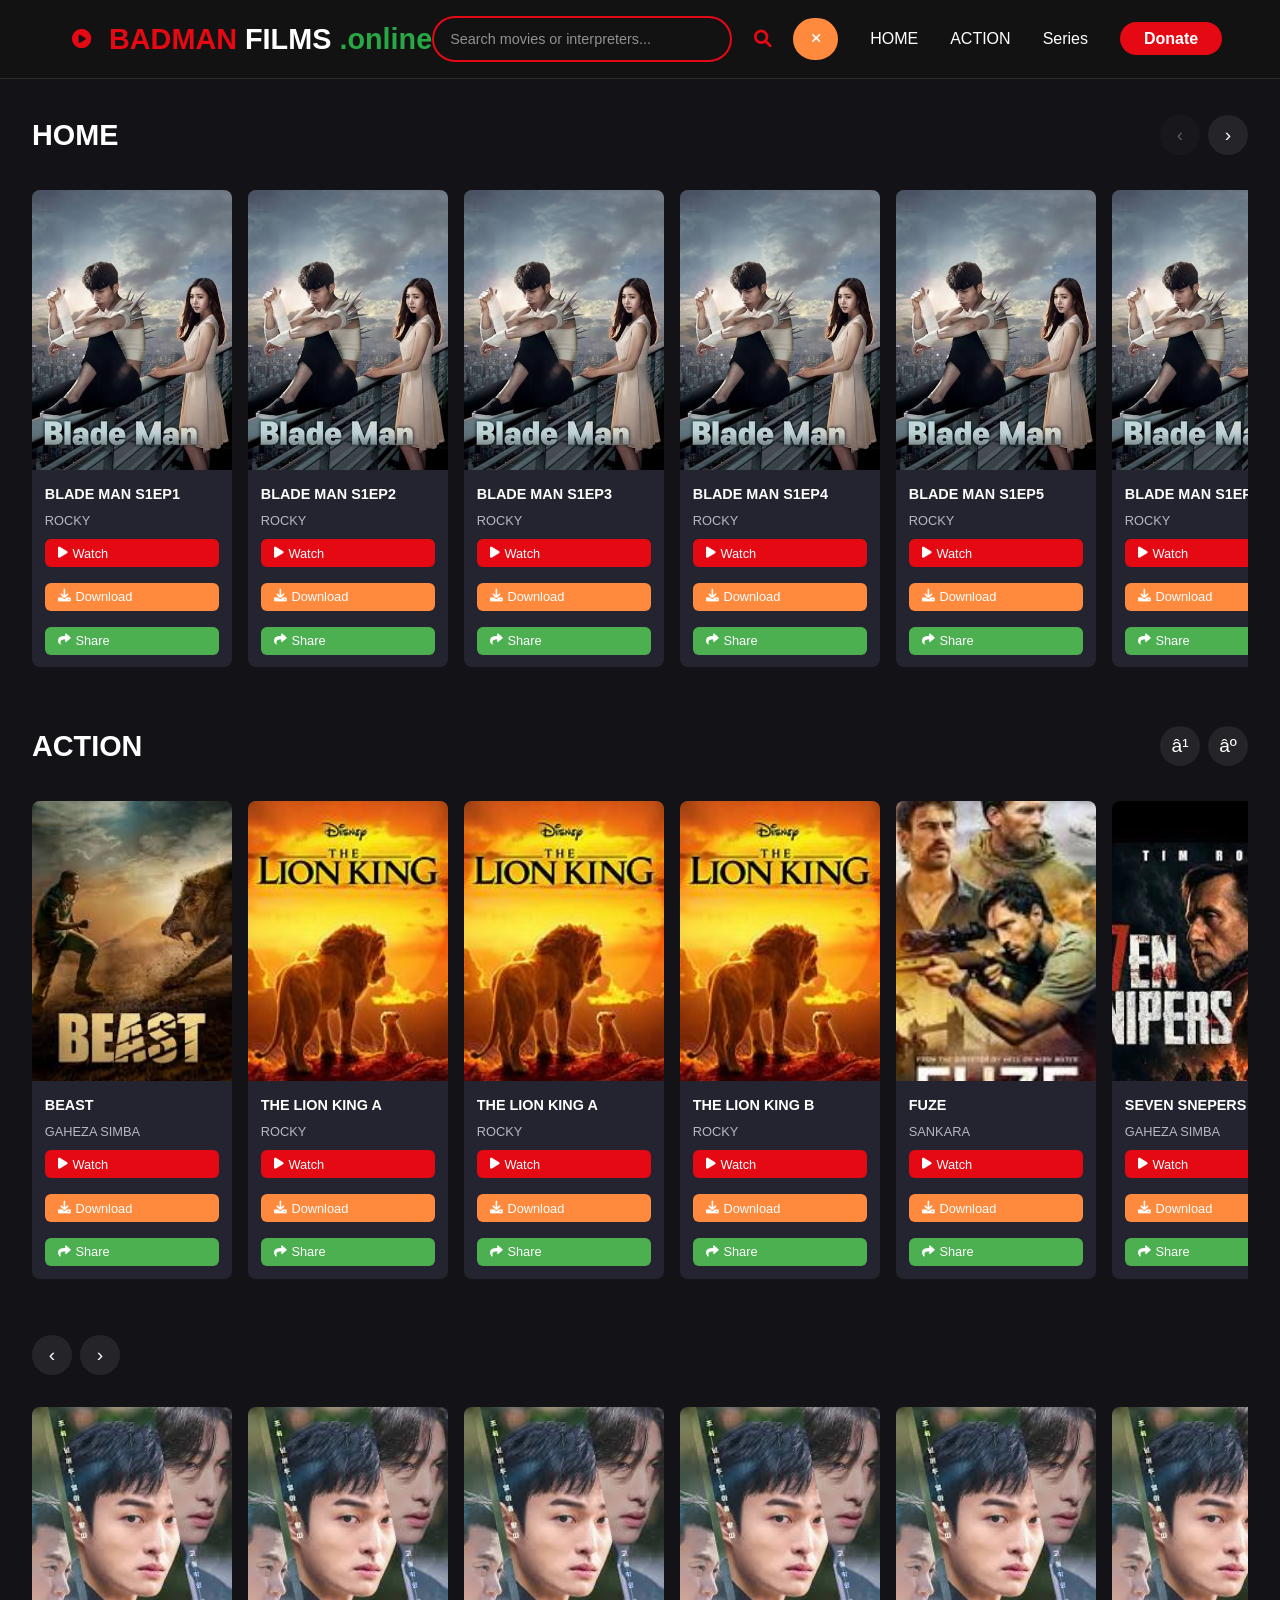
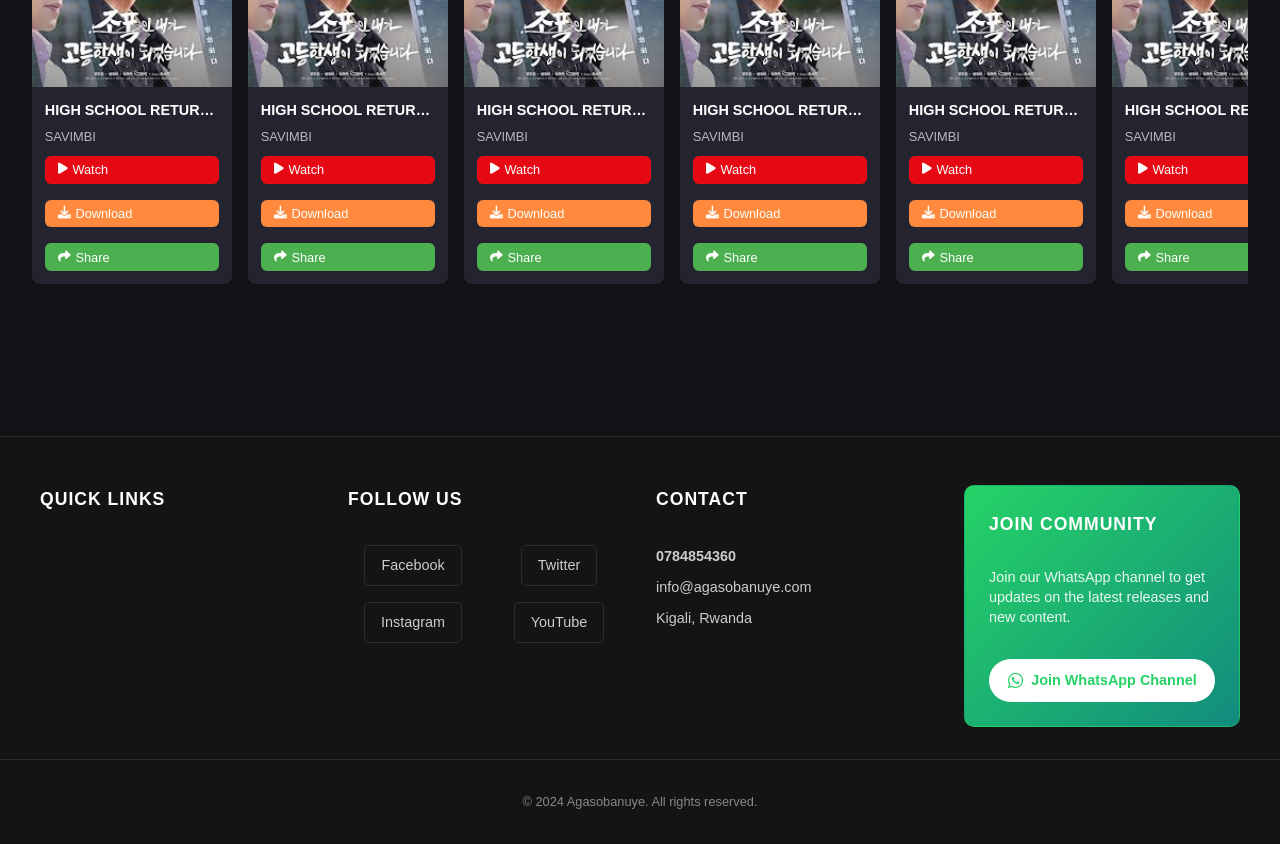
==== commit aa30fdb0: "Restore website code and movie data - all features and links restored" ====
--- a/index.html
+++ b/index.html
@@ -3,27 +3,52 @@
 <head>
     <meta charset="UTF-8">
     <meta name="viewport" content="width=device-width, initial-scale=1.0">
-    <title>Agasobanuye - Stream Movies & Series</title>
+    <title>badmanfilms.online - Stream Movies & Series</title>
+    <link rel="stylesheet" href="https://cdnjs.cloudflare.com/ajax/libs/font-awesome/6.0.0-beta3/css/all.min.css">
     <link rel="stylesheet" href="styles.css">
 </head>
 <body>
     <nav class="navbar">
         <div class="nav-container">
-            <h1 class="nav-logo">Agasobanuye</h1>
-            <ul class="nav-menu">
-                <li><a href="#featured">Featured</a></li>
-                <li><a href="#popular">Popular</a></li>
-                <li><a href="#series">Series</a></li>
-                <li><a href="#movies">All Movies</a></li>
-            </ul>
+            <h1 class="nav-logo">
+                <i class="fas fa-play-circle" style="color: #e50914; margin-right: 10px;"></i>
+                <span style="color: #e50914; font-weight: bold;">BADMAN</span>
+                <span style="color: #ffffff;">FILMS</span>
+                <span style="color: #28a745;">.online</span>
+            </h1>
+            <div class="nav-right">
+                <div class="search-container">
+                    <input type="text" id="search-input" placeholder="Search movies or interpreters..." class="search-input" onkeyup="if(event.key==='Enter') doSearch()">
+                    <button id="search-btn" class="search-btn" onclick="doSearch()">
+                        <i class="fas fa-search"></i>
+                    </button>
+                    <button id="clear-search-btn" class="clear-search-btn" onclick="clearAll()" title="Clear search">
+                        <i class="fas fa-times"></i>
+                    </button>
+                </div>
+                <ul class="nav-menu">
+                    <li><a href="#featured">HOME</a></li>
+                    <li><a href="#action">ACTION</a></li>
+                    <li><a href="#series">Series</a></li>
+                    <li><a href="#" id="donate-btn" class="donate-btn">Donate</a></li>
+                </ul>
+            </div>
         </div>
     </nav>
 
     <main class="main-content">
-        <!-- Featured Movies Section -->
+        <!-- Search Results Section -->
+        <section id="search-results" class="section" style="display: none;">
+            <h2 class="section-title">Search Results</h2>
+            <div id="search-movies" class="movies-grid movies-grid-compact">
+                <!-- Search results will be dynamically inserted here -->
+            </div>
+        </section>
+
+        <!-- Featured Section -->
         <section id="featured" class="section">
             <div class="section-header">
-                <h2 class="section-title">Featured Movies</h2>
+                <h2 class="section-title">HOME</h2>
                 <div class="scroll-controls">
                     <button class="scroll-btn scroll-left" onclick="scrollSection('featured-movies', 'left')">‹</button>
                     <button class="scroll-btn scroll-right" onclick="scrollSection('featured-movies', 'right')">›</button>
@@ -34,24 +59,24 @@
             </div>
         </section>
 
-        <!-- Popular Movies Section -->
-        <section id="popular" class="section">
+        <!-- ACTION Section -->
+        <section id="action" class="section">
             <div class="section-header">
-                <h2 class="section-title">Popular Movies</h2>
+                <h2 class="section-title">ACTION</h2>
                 <div class="scroll-controls">
-                    <button class="scroll-btn scroll-left" onclick="scrollSection('popular-movies', 'left')">‹</button>
-                    <button class="scroll-btn scroll-right" onclick="scrollSection('popular-movies', 'right')">›</button>
+                    <button class="scroll-btn scroll-left" onclick="scrollSection('action-movies', 'left')">â¹</button>
+                    <button class="scroll-btn scroll-right" onclick="scrollSection('action-movies', 'right')">âº</button>
                 </div>
             </div>
-            <div id="popular-movies" class="movies-scroll">
-                <!-- Movies will be dynamically inserted here -->
+            <div id="action-movies" class="movies-scroll">
+                <!-- Action movies will be dynamically inserted here -->
             </div>
         </section>
 
-        <!-- Series Section -->
+        <!-- SEASONS Section -->
         <section id="series" class="section">
             <div class="section-header">
-                <h2 class="section-title">TV Series</h2>
+                
                 <div class="scroll-controls">
                     <button class="scroll-btn scroll-left" onclick="scrollSection('series-movies', 'left')">‹</button>
                     <button class="scroll-btn scroll-right" onclick="scrollSection('series-movies', 'right')">›</button>
@@ -62,18 +87,95 @@
             </div>
         </section>
 
-        <!-- All Movies Section -->
-        <section id="movies" class="section">
-            <h2 class="section-title">All Movies</h2>
-            <div id="all-movies" class="movies-grid movies-grid-compact">
-                <!-- Movies will be dynamically inserted here -->
-            </div>
-        </section>
-    </main>
+            </main>
 
     <footer class="footer">
-        <p>&copy; 2024 Agasobanuye. All rights reserved.</p>
+        <div class="footer-container">
+            <div class="footer-section">
+                <h3 class="footer-title">Quick Links</h3>
+                <ul class="footer-links">
+                    
+                </ul>
+            </div>
+            
+            <div class="footer-section">
+                <h3 class="footer-title">Follow Us</h3>
+                <div class="social-links">
+                    <a href="#" class="social-link">Facebook</a>
+                    <a href="#" class="social-link">Twitter</a>
+                    <a href="#" class="social-link">Instagram</a>
+                    <a href="#" class="social-link">YouTube</a>
+                </div>
+            </div>
+            
+            <div class="footer-section">
+                <h3 class="footer-title">Contact</h3>
+                <div class="contact-info">
+                    <p class="contact-phone">0784854360</p>
+                    <p class="contact-email">info@agasobanuye.com</p>
+                    <p class="contact-address">Kigali, Rwanda</p>
+                </div>
+            </div>
+            
+            <div class="footer-section community-section">
+                <h3 class="footer-title">JOIN COMMUNITY</h3>
+                <p class="community-description">Join our WhatsApp channel to get updates on the latest releases and new content.</p>
+                <a href="https://whatsapp.com/channel/0029VbCIfIhEFeXnc3oWD12w" class="whatsapp-group-link" target="_blank">
+                    <i class="fab fa-whatsapp"></i>
+                    Join WhatsApp Channel
+                </a>
+            </div>
+        </div>
+        
+        <div class="footer-bottom">
+            <p>&copy; 2024 Agasobanuye. All rights reserved.</p>
+        </div>
     </footer>
+
+    <!-- Donation Modal -->
+    <div id="donation-modal" class="modal">
+        <div class="modal-content">
+            <div class="modal-header">
+                <h2 class="modal-title">KEEP US ALIVE!</h2>
+                <span class="close-btn">&times;</span>
+            </div>
+            <div class="modal-body">
+                <p class="donation-message">Support us with your generous donations to keep providing quality content.</p>
+                <div class="donation-options">
+                    <div class="donation-item">
+                        <h3>MTN MOMO Pay Code</h3>
+                        <div class="donation-info">
+                            <p class="donation-code">1442915</p>
+                            <button class="copy-btn" data-copy="1442915">
+                                <i class="fas fa-copy"></i>
+                                <span class="copy-text">Copy</span>
+                            </button>
+                        </div>
+                    </div>
+                    <div class="donation-item">
+                        <h3>MTN MOMO</h3>
+                        <div class="donation-info">
+                            <p class="donation-number">0784854360</p>
+                            <button class="copy-btn" data-copy="0784854360">
+                                <i class="fas fa-copy"></i>
+                                <span class="copy-text">Copy</span>
+                            </button>
+                        </div>
+                    </div>
+                    <div class="donation-item">
+                        <h3>AIRTEL MONEY / MOMO SEND</h3>
+                        <div class="donation-info">
+                            <p class="donation-number">0784854360</p>
+                            <button class="copy-btn" data-copy="0784854360">
+                                <i class="fas fa-copy"></i>
+                                <span class="copy-text">Copy</span>
+                            </button>
+                        </div>
+                    </div>
+                </div>
+            </div>
+        </div>
+    </div>
 
     <script src="movies.js"></script>
     <script src="app.js"></script>
--- a/styles.css
+++ b/styles.css
@@ -5,24 +5,35 @@
     box-sizing: border-box;
 }
 
+:root {
+    --bg-color: #121217;
+    --surface-color: #242430;
+    --text-color: #FFFFFF;
+    --muted-text: #B8B8C2;
+    --primary: #E50914;
+    --secondary: #FF8A3D;
+    --surface-border: rgba(255, 255, 255, 0.1);
+    --surface-soft: rgba(255, 255, 255, 0.08);
+}
+
 body {
     font-family: 'Segoe UI', Tahoma, Geneva, Verdana, sans-serif;
-    background-color: #141414;
-    color: #ffffff;
+    background-color: var(--bg-color);
+    color: var(--text-color);
     line-height: 1.6;
     overflow-x: hidden;
 }
 
 /* Navigation */
 .navbar {
-    background-color: rgba(20, 20, 20, 0.95);
+    background-color: rgba(18, 18, 23, 0.95);
     backdrop-filter: blur(10px);
     position: fixed;
     top: 0;
     width: 100%;
     z-index: 1000;
     padding: 1rem 0;
-    border-bottom: 1px solid rgba(255, 255, 255, 0.1);
+    border-bottom: 1px solid var(--surface-border);
 }
 
 .nav-container {
@@ -32,6 +43,98 @@
     display: flex;
     justify-content: space-between;
     align-items: center;
+}
+
+.nav-right {
+    display: flex;
+    align-items: center;
+    gap: 2rem;
+}
+
+.search-container {
+    display: flex;
+    align-items: center;
+    gap: 0.5rem;
+    position: relative;
+}
+
+.search-container:focus-within {
+    background-color: rgba(255, 255, 255, 0.12);
+    box-shadow: 0 0 0 2px rgba(229, 9, 20, 0.3);
+}
+
+.search-input {
+    padding: 0.8rem 1rem;
+    border: 2px solid var(--primary);
+    border-radius: 25px;
+    background-color: var(--background);
+    color: var(--text-color);
+    font-size: 0.9rem;
+    width: 300px;
+    transition: all 0.3s ease;
+}
+
+.search-input:focus {
+    outline: none;
+    border-color: var(--accent);
+    box-shadow: 0 0 0 3px rgba(229, 9, 20, 0.2);
+}
+
+.search-btn {
+    background-color: var(--primary);
+    color: white;
+    border: none;
+    padding: 0.8rem 1rem;
+    border-radius: 25px;
+    cursor: pointer;
+    transition: all 0.3s ease;
+    display: flex;
+    align-items: center;
+    justify-content: center;
+    min-width: 45px;
+}
+
+.search-btn:hover {
+    background-color: var(--accent);
+    transform: scale(1.05);
+}
+
+.clear-search-btn {
+    background-color: var(--secondary);
+    color: var(--text-color);
+    border: 2px solid var(--secondary);
+    padding: 0.8rem;
+    border-radius: 25px;
+    cursor: pointer;
+    transition: all 0.3s ease;
+    display: flex;
+    align-items: center;
+    justify-content: center;
+    min-width: 45px;
+}
+
+.clear-search-btn:hover {
+    background-color: var(--accent);
+    color: white;
+    transform: scale(1.05);
+}
+
+.search-input::placeholder {
+    color: rgba(230, 230, 234, 0.6);
+}
+
+.search-btn {
+    background: none;
+    border: none;
+    color: var(--primary);
+    font-size: 1.1rem;
+    cursor: pointer;
+    padding: 0.2rem;
+    transition: transform 0.2s ease;
+}
+
+.search-btn:hover {
+    transform: scale(1.1);
 }
 
 .nav-logo {
@@ -39,6 +142,14 @@
     font-weight: bold;
     color: #e50914;
     text-decoration: none;
+    display: flex;
+    align-items: center;
+    gap: 0.5rem;
+}
+
+.nav-logo i {
+    color: #e50914;
+    font-size: 1.2rem;
 }
 
 .nav-menu {
@@ -48,14 +159,29 @@
 }
 
 .nav-menu a {
-    color: #ffffff;
+    color: var(--text-color);
     text-decoration: none;
     font-weight: 500;
     transition: color 0.3s ease;
 }
 
 .nav-menu a:hover {
-    color: #e50914;
+    color: var(--primary);
+}
+
+.donate-btn {
+    background-color: var(--primary) !important;
+    color: white !important;
+    padding: 0.5rem 1.5rem !important;
+    border-radius: 25px !important;
+    font-weight: 600 !important;
+    transition: all 0.3s ease !important;
+}
+
+.donate-btn:hover {
+    background-color: #ff0a16 !important;
+    transform: translateY(-2px) !important;
+    box-shadow: 0 4px 12px rgba(229, 9, 20, 0.4) !important;
 }
 
 /* Main Content */
@@ -79,7 +205,7 @@
 
 .section-title {
     font-size: 1.8rem;
-    color: #ffffff;
+    color: var(--text-color);
     font-weight: 600;
 }
 
@@ -93,8 +219,8 @@
     height: 40px;
     border: none;
     border-radius: 50%;
-    background-color: rgba(255, 255, 255, 0.1);
-    color: white;
+    background-color: rgba(255, 255, 255, 0.08);
+    color: var(--text-color);
     font-size: 1.2rem;
     cursor: pointer;
     transition: all 0.3s ease;
@@ -104,7 +230,7 @@
 }
 
 .scroll-btn:hover {
-    background-color: #e50914;
+    background-color: var(--primary);
     transform: scale(1.1);
 }
 
@@ -134,28 +260,15 @@
     display: flex;
     gap: 1rem;
     overflow-x: auto;
+    overflow-y: hidden;
     scroll-behavior: smooth;
     padding: 0.5rem 0;
-    scrollbar-width: thin;
-    scrollbar-color: #e50914 #1a1a1a;
+    scrollbar-width: none;
+    -ms-overflow-style: none;
 }
 
 .movies-scroll::-webkit-scrollbar {
-    height: 8px;
-}
-
-.movies-scroll::-webkit-scrollbar-track {
-    background: #1a1a1a;
-    border-radius: 4px;
-}
-
-.movies-scroll::-webkit-scrollbar-thumb {
-    background: #e50914;
-    border-radius: 4px;
-}
-
-.movies-scroll::-webkit-scrollbar-thumb:hover {
-    background: #f40612;
+    display: none;
 }
 
 /* Movie Cards */
@@ -165,16 +278,140 @@
     border-radius: 8px;
     overflow: hidden;
     transition: transform 0.3s ease, box-shadow 0.3s ease;
-    background-color: #2a2a2a;
+    background-color: var(--surface-color);
     flex-shrink: 0;
     width: 200px;
 }
 
 .movie-card:hover {
     transform: scale(1.05);
-    box-shadow: 0 10px 30px rgba(0, 0, 0, 0.5);
+    box-shadow: 0 10px 30px rgba(0, 0, 0, 0.45);
     z-index: 10;
 }
+
+.movie-card:hover .play-button {
+    opacity: 1;
+    visibility: visible;
+}
+
+.play-button {
+    position: absolute;
+    top: 50%;
+    left: 50%;
+    transform: translate(-50%, -50%);
+    width: 60px;
+    height: 60px;
+    background-color: rgba(229, 9, 20, 0.9);
+    border-radius: 50%;
+    display: flex;
+    align-items: center;
+    justify-content: center;
+    opacity: 0;
+    visibility: hidden;
+    transition: all 0.3s ease;
+    cursor: pointer;
+    z-index: 10;
+}
+
+.play-button i {
+    color: white;
+    font-size: 24px;
+    margin-left: 3px;
+}
+
+.movie-poster {
+    position: relative;
+    transition: filter 0.3s ease;
+}
+
+.movie-card:hover .movie-poster {
+    filter: brightness(0.7);
+}
+
+.movie-card:hover .play-button {
+    opacity: 1;
+    visibility: visible;
+}
+
+.play-button {
+    position: absolute;
+    top: 50%;
+    left: 50%;
+    transform: translate(-50%, -50%);
+    width: 60px;
+    height: 60px;
+    background-color: rgba(229, 9, 20, 0.9);
+    border-radius: 50%;
+    display: flex;
+    align-items: center;
+    justify-content: center;
+    opacity: 0;
+    visibility: hidden;
+    transition: all 0.3s ease;
+    cursor: pointer;
+    z-index: 10;
+}
+
+.play-button i {
+    color: white;
+    font-size: 24px;
+    margin-left: 3px;
+}
+
+.episode-count {
+    background-color: var(--primary);
+    color: white;
+    padding: 0.2rem 0.5rem;
+    border-radius: 12px;
+    font-size: 0.8rem;
+    font-weight: 600;
+    position: absolute;
+    top: 10px;
+    right: 10px;
+}
+
+.episodes-header {
+    display: flex;
+    align-items: center;
+    gap: 1rem;
+    margin-bottom: 1.5rem;
+    padding: 1rem;
+    background-color: var(--surface-color);
+    border-radius: 10px;
+    border: 1px solid var(--surface-border);
+}
+
+.back-to-series-btn {
+    background-color: var(--primary);
+    color: white;
+    border: none;
+    padding: 0.5rem 1rem;
+    border-radius: 20px;
+    cursor: pointer;
+    display: flex;
+    align-items: center;
+    gap: 0.5rem;
+    font-size: 0.9rem;
+    transition: all 0.3s ease;
+}
+
+.back-to-series-btn:hover {
+    background-color: #ff0a16;
+    transform: translateY(-1px);
+}
+
+.episodes-header h3 {
+    color: var(--text-color);
+    margin: 0;
+    font-size: 1.3rem;
+}
+
+.episodes-grid {
+    display: grid;
+    grid-template-columns: repeat(auto-fill, minmax(200px, 1fr));
+    gap: 1rem;
+}
+
 
 .movie-poster {
     width: 100%;
@@ -187,8 +424,57 @@
     padding: 0.8rem;
 }
 
+.movie-actions {
+    display: flex;
+    gap: 0.5rem;
+    margin-top: 0.5rem;
+    flex-wrap: wrap;
+}
+
+.watch-btn, .download-btn, .share-btn {
+    background-color: var(--secondary);
+    color: var(--text-color);
+    border: none;
+    padding: 0.4rem 0.8rem;
+    border-radius: 6px;
+    font-size: 0.8rem;
+    font-weight: 500;
+    cursor: pointer;
+    transition: all 0.3s ease;
+    display: flex;
+    align-items: center;
+    gap: 0.3rem;
+    flex: 1;
+}
+
+.watch-btn {
+    background-color: var(--primary);
+    color: white;
+}
+
+.watch-btn:hover {
+    background-color: #ff0a16;
+    transform: translateY(-1px);
+}
+
+.download-btn:hover {
+    background-color: #ff9933;
+    transform: translateY(-1px);
+}
+
+.share-btn {
+    background-color: #4CAF50;
+    color: white;
+}
+
+.share-btn:hover {
+    background-color: #45a049;
+    transform: translateY(-1px);
+}
+
+
 .movie-card-title {
-    color: white;
+    color: var(--text-color);
     font-weight: 600;
     font-size: 0.9rem;
     margin-bottom: 0.3rem;
@@ -198,7 +484,7 @@
 }
 
 .movie-card-interpreter {
-    color: #cccccc;
+    color: var(--muted-text);
     font-size: 0.8rem;
     font-weight: 400;
 }
@@ -207,12 +493,12 @@
 .popular-movies-section {
     margin-top: 4rem;
     padding-top: 2rem;
-    border-top: 1px solid rgba(255, 255, 255, 0.1);
+    border-top: 1px solid var(--surface-border);
 }
 
 .popular-section-title {
     font-size: 1.5rem;
-    color: #ffffff;
+    color: var(--text-color);
     margin-bottom: 1.5rem;
     font-weight: 600;
 }
@@ -260,7 +546,7 @@
     font-size: 3rem;
     font-weight: bold;
     margin-bottom: 1rem;
-    color: #ffffff;
+    color: var(--text-color);
 }
 
 .movie-meta {
@@ -271,14 +557,14 @@
 }
 
 .movie-year {
-    background-color: #e50914;
+    background-color: var(--primary);
     padding: 0.3rem 0.8rem;
     border-radius: 20px;
     font-weight: 600;
 }
 
 .movie-type {
-    background-color: #4682B4;
+    background-color: var(--secondary);
     padding: 0.3rem 0.8rem;
     border-radius: 20px;
     font-weight: 600;
@@ -293,17 +579,17 @@
 }
 
 .genre-tag {
-    background-color: rgba(255, 255, 255, 0.1);
+    background-color: rgba(255, 255, 255, 0.08);
     padding: 0.3rem 0.8rem;
     border-radius: 15px;
     font-size: 0.9rem;
-    border: 1px solid rgba(255, 255, 255, 0.2);
+    border: 1px solid rgba(255, 255, 255, 0.15);
 }
 
 .movie-description {
     font-size: 1.1rem;
     line-height: 1.8;
-    color: #cccccc;
+    color: var(--muted-text);
     margin-bottom: 2rem;
 }
 
@@ -329,28 +615,28 @@
 }
 
 .btn-primary {
-    background-color: #e50914;
+    background-color: var(--primary);
     color: white;
 }
 
 .btn-primary:hover {
-    background-color: #f40612;
+    background-color: #c50c14;
     transform: translateY(-2px);
 }
 
 .btn-secondary {
-    background-color: #4682B4;
-    color: white;
+    background-color: var(--secondary);
+    color: #121217;
 }
 
 .btn-secondary:hover {
-    background-color: #5a92c4;
+    background-color: #ff9a5d;
     transform: translateY(-2px);
 }
 
 .btn-outline {
     background-color: transparent;
-    color: white;
+    color: var(--text-color);
     border: 2px solid rgba(255, 255, 255, 0.3);
 }
 
@@ -374,7 +660,7 @@
     width: 50px;
     height: 50px;
     border: 4px solid rgba(255, 255, 255, 0.1);
-    border-top: 4px solid #e50914;
+    border-top: 4px solid var(--primary);
     border-radius: 50%;
     animation: spin 1s linear infinite;
     margin: 0 auto 1rem;
@@ -389,23 +675,176 @@
 .error-message {
     text-align: center;
     padding: 4rem 2rem;
-    background-color: rgba(229, 9, 20, 0.1);
+    background-color: rgba(231, 90, 58, 0.12);
     border-radius: 12px;
-    border: 1px solid rgba(229, 9, 20, 0.3);
+    border: 1px solid rgba(231, 90, 58, 0.25);
 }
 
 .error-message h2 {
-    color: #e50914;
+    color: var(--primary);
     margin-bottom: 1rem;
 }
 
 /* Footer */
 .footer {
     background-color: #141414;
-    text-align: center;
-    padding: 2rem;
+    text-align: left;
+    padding: 3rem 0 2rem;
     border-top: 1px solid rgba(255, 255, 255, 0.1);
     margin-top: 4rem;
+}
+
+.footer-container {
+    display: grid;
+    grid-template-columns: repeat(auto-fit, minmax(250px, 1fr));
+    gap: 2rem;
+    max-width: 1200px;
+    margin: 0 auto;
+}
+
+.footer-section {
+    display: flex;
+    flex-direction: column;
+    gap: 1rem;
+}
+
+.footer-title {
+    color: #ffffff;
+    font-size: 1.1rem;
+    font-weight: 600;
+    margin-bottom: 1rem;
+    text-transform: uppercase;
+    letter-spacing: 1px;
+}
+
+.footer-links {
+    list-style: none;
+    padding: 0;
+    margin: 0;
+}
+
+.footer-links li {
+    margin-bottom: 0.5rem;
+}
+
+.footer-links a {
+    color: #cccccc;
+    text-decoration: none;
+    transition: color 0.3s ease;
+    font-size: 0.9rem;
+}
+
+.footer-links a:hover {
+    color: #e50914;
+}
+
+.social-links {
+    display: grid;
+    grid-template-columns: repeat(2, 1fr);
+    gap: 1rem;
+    justify-items: center;
+}
+
+.social-link {
+    color: #cccccc;
+    text-decoration: none;
+    transition: color 0.3s ease;
+    font-size: 0.9rem;
+    padding: 0.5rem 1rem;
+    border: 1px solid rgba(255, 255, 255, 0.1);
+    border-radius: 5px;
+    display: inline-block;
+}
+
+.social-link:hover {
+    color: #ffffff;
+    border-color: #e50914;
+    background-color: rgba(229, 9, 20, 0.1);
+}
+
+.contact-info {
+    display: flex;
+    flex-direction: column;
+    gap: 0.5rem;
+}
+
+.contact-info p {
+    color: #cccccc;
+    font-size: 0.9rem;
+    margin: 0;
+    display: flex;
+    align-items: center;
+    gap: 0.5rem;
+}
+
+.contact-phone {
+    color: #e50914;
+    font-weight: 600;
+}
+
+.footer-bottom {
+    border-top: 1px solid rgba(255, 255, 255, 0.1);
+    margin-top: 2rem;
+    padding-top: 2rem;
+    text-align: center;
+}
+
+.footer-bottom p {
+    color: #888888;
+    font-size: 0.8rem;
+    margin: 0;
+}
+
+/* Community Section Styles */
+.community-section {
+    background: linear-gradient(135deg, #25D366, #128C7E);
+    padding: 1.5rem;
+    border-radius: 10px;
+    border: 1px solid rgba(37, 211, 102, 0.3);
+    transition: all 0.3s ease;
+}
+
+.community-section:hover {
+    transform: translateY(-2px);
+    box-shadow: 0 8px 25px rgba(37, 211, 102, 0.2);
+}
+
+.community-section .footer-title {
+    color: #ffffff !important;
+    margin-bottom: 0.8rem;
+    font-size: 1.1rem;
+}
+
+.community-description {
+    color: rgba(255, 255, 255, 0.9);
+    font-size: 0.9rem;
+    line-height: 1.4;
+    margin-bottom: 1rem;
+}
+
+.whatsapp-group-link {
+    display: inline-flex;
+    align-items: center;
+    gap: 0.5rem;
+    background-color: #ffffff;
+    color: #25D366;
+    text-decoration: none;
+    padding: 0.6rem 1.2rem;
+    border-radius: 25px;
+    font-weight: 600;
+    font-size: 0.9rem;
+    transition: all 0.3s ease;
+    white-space: nowrap;
+}
+
+.whatsapp-group-link:hover {
+    background-color: #f8f9fa;
+    transform: translateY(-1px);
+    box-shadow: 0 4px 12px rgba(37, 211, 102, 0.3);
+}
+
+.whatsapp-group-link i {
+    font-size: 1.1rem;
 }
 
 /* Animations */
@@ -432,9 +871,19 @@
         padding: 0 1rem;
     }
     
-    .nav-menu {
+    .nav-right {
+        flex-direction: column;
         gap: 1rem;
-        font-size: 0.9rem;
+        align-items: stretch;
+    }
+    
+    .search-container {
+        padding: 0.5rem 1rem;
+    }
+    
+    .search-input {
+        width: 100%;
+        font-size: 0.8rem;
     }
     
     .main-content {
@@ -493,10 +942,6 @@
         font-size: 2rem;
     }
     
-    .movie-actions {
-        justify-content: center;
-    }
-    
     .btn {
         flex: 1;
         justify-content: center;
@@ -517,8 +962,35 @@
         height: 260px;
     }
 
-    .movies-grid-compact .movie-poster {
-        height: 220px;
+    .footer-container {
+        grid-template-columns: 1fr;
+        gap: 1.5rem;
+        text-align: center;
+    }
+    
+    .social-links {
+        grid-template-columns: 1fr;
+        gap: 0.8rem;
+    }
+    
+    .contact-info {
+        align-items: center;
+        text-align: center;
+    }
+    
+    .community-section {
+        text-align: center;
+    }
+    
+    .community-description {
+        text-align: center;
+    }
+    
+    .whatsapp-group-link {
+        justify-content: center;
+        width: 100%;
+        max-width: 250px;
+        margin: 0 auto;
     }
     
     .movie-title {
@@ -529,3 +1001,462 @@
         font-size: 1rem;
     }
 }
+
+/* Modal Styles */
+.modal {
+    display: none;
+    position: fixed;
+    z-index: 2000;
+    left: 0;
+    top: 0;
+    width: 100%;
+    height: 100%;
+    background-color: rgba(0, 0, 0, 0.8);
+    backdrop-filter: blur(5px);
+}
+
+.modal-content {
+    background-color: var(--surface-color);
+    margin: 10% auto;
+    padding: 0;
+    border: 1px solid var(--surface-border);
+    border-radius: 15px;
+    width: 90%;
+    max-width: 500px;
+    box-shadow: 0 10px 40px rgba(0, 0, 0, 0.5);
+    animation: modalSlideIn 0.3s ease-out;
+}
+
+@keyframes modalSlideIn {
+    from {
+        opacity: 0;
+        transform: translateY(-50px);
+    }
+    to {
+        opacity: 1;
+        transform: translateY(0);
+    }
+}
+
+.modal-header {
+    display: flex;
+    justify-content: space-between;
+    align-items: center;
+    padding: 1.5rem;
+    border-bottom: 1px solid var(--surface-border);
+}
+
+.modal-title {
+    color: var(--primary);
+    font-size: 1.8rem;
+    font-weight: bold;
+    margin: 0;
+}
+
+.close-btn {
+    color: var(--muted-text);
+    font-size: 2rem;
+    font-weight: bold;
+    cursor: pointer;
+    transition: color 0.3s ease;
+    line-height: 1;
+}
+
+.close-btn:hover {
+    color: var(--text-color);
+}
+
+.modal-body {
+    padding: 2rem 1.5rem;
+}
+
+.donation-message {
+    text-align: center;
+    color: var(--muted-text);
+    margin-bottom: 2rem;
+    font-size: 1.1rem;
+}
+
+.donation-options {
+    display: flex;
+    flex-direction: column;
+    gap: 1.5rem;
+}
+
+.donation-item {
+    background-color: var(--surface-soft);
+    padding: 1.5rem;
+    border-radius: 10px;
+    border: 1px solid var(--surface-border);
+    transition: all 0.3s ease;
+}
+
+.donation-item:hover {
+    background-color: rgba(255, 255, 255, 0.12);
+    transform: translateY(-2px);
+}
+
+.donation-item h3 {
+    color: var(--secondary);
+    font-size: 1.1rem;
+    margin-bottom: 0.5rem;
+    font-weight: 600;
+}
+
+.donation-info {
+    display: flex;
+    align-items: center;
+    justify-content: space-between;
+    gap: 1rem;
+}
+
+.donation-code, .donation-number {
+    color: var(--text-color);
+    font-size: 1.3rem;
+    font-weight: bold;
+    margin: 0;
+    font-family: 'Courier New', monospace;
+    flex: 1;
+}
+
+.copy-btn {
+    background-color: var(--primary);
+    color: white;
+    border: none;
+    padding: 0.5rem 1rem;
+    border-radius: 8px;
+    cursor: pointer;
+    display: flex;
+    align-items: center;
+    gap: 0.5rem;
+    font-size: 0.9rem;
+    font-weight: 500;
+    transition: all 0.3s ease;
+    min-width: 80px;
+    justify-content: center;
+}
+
+.copy-btn:hover {
+    background-color: #ff0a16;
+    transform: translateY(-1px);
+    box-shadow: 0 2px 8px rgba(229, 9, 20, 0.3);
+}
+
+.copy-btn:active {
+    transform: translateY(0);
+}
+
+.copy-btn.copied {
+    background-color: #28a745;
+}
+
+.copy-btn i {
+    font-size: 0.9rem;
+}
+
+.copy-text {
+    font-size: 0.9rem;
+}
+
+/* Series Cards Styles */
+.series-card {
+    position: relative;
+    transition: transform 0.3s ease;
+}
+
+.series-card:hover {
+    transform: translateY(-5px);
+}
+
+.series-info {
+    background-color: var(--secondary);
+    color: var(--text-color);
+    padding: 0.2rem 0.5rem;
+    border-radius: 8px;
+    font-size: 0.8rem;
+    font-weight: 600;
+    margin-bottom: 0.3rem;
+    display: inline-block;
+}
+
+.seasons-container {
+    display: flex;
+    flex-direction: column;
+    gap: 2rem;
+}
+
+.season-section {
+    background-color: var(--surface-color);
+    padding: 1.5rem;
+    border-radius: 10px;
+    border: 1px solid var(--surface-border);
+}
+
+.season-header {
+    color: var(--primary);
+    font-size: 1.2rem;
+    font-weight: 600;
+    margin: 0 0 1rem 0;
+    padding-bottom: 0.5rem;
+    border-bottom: 1px solid var(--surface-border);
+}
+
+.episode-count {
+    background-color: var(--primary);
+    color: white;
+    padding: 0.2rem 0.5rem;
+    border-radius: 12px;
+    font-size: 0.8rem;
+    font-weight: 600;
+    position: absolute;
+    top: 10px;
+    right: 10px;
+}
+
+.episodes-header {
+    display: flex;
+    align-items: center;
+    gap: 1rem;
+    margin-bottom: 1.5rem;
+    padding: 1rem;
+    background-color: var(--surface-color);
+    border-radius: 10px;
+    border: 1px solid var(--surface-border);
+}
+
+.back-to-series-btn {
+    background-color: var(--primary);
+    color: white;
+    border: none;
+    padding: 0.5rem 1rem;
+    border-radius: 20px;
+    cursor: pointer;
+    display: flex;
+    align-items: center;
+    gap: 0.5rem;
+    font-size: 0.9rem;
+    transition: all 0.3s ease;
+}
+
+.back-to-series-btn:hover {
+    background-color: #ff0a16;
+    transform: translateY(-1px);
+}
+
+.episodes-header h3 {
+    color: var(--text-color);
+    margin: 0;
+    font-size: 1.3rem;
+}
+
+.episodes-grid {
+    display: grid;
+    grid-template-columns: repeat(auto-fill, minmax(200px, 1fr));
+    gap: 1rem;
+}
+
+/* Responsive Series Styles */
+@media (max-width: 768px) {
+    .episodes-header {
+        flex-direction: column;
+        align-items: stretch;
+        gap: 0.8rem;
+    }
+    
+    .episodes-grid {
+        grid-template-columns: repeat(auto-fill, minmax(150px, 1fr));
+    }
+}
+
+/* Movie Details Section */
+.movie-details-section {
+    position: fixed;
+    top: 0;
+    left: 0;
+    width: 100%;
+    height: 100%;
+    background-color: var(--bg-color);
+    z-index: 1500;
+    overflow-y: auto;
+    padding: 2rem 0;
+}
+
+.back-button {
+    background-color: var(--surface-color);
+    color: var(--text-color);
+    border: 1px solid var(--surface-border);
+    padding: 0.8rem 1.5rem;
+    border-radius: 25px;
+    cursor: pointer;
+    font-size: 1rem;
+    font-weight: 500;
+    display: flex;
+    align-items: center;
+    gap: 0.5rem;
+    margin: 0 2rem 2rem;
+    transition: all 0.3s ease;
+    max-width: 200px;
+}
+
+.back-button:hover {
+    background-color: var(--primary);
+    transform: translateY(-2px);
+    box-shadow: 0 4px 12px rgba(229, 9, 20, 0.3);
+}
+
+.movie-details-content {
+    display: grid;
+    grid-template-columns: 1fr 1fr;
+    gap: 3rem;
+    max-width: 1200px;
+    margin: 0 auto;
+    padding: 0 2rem;
+    align-items: start;
+}
+
+.movie-details-poster {
+    position: relative;
+    border-radius: 15px;
+    overflow: hidden;
+    box-shadow: 0 10px 40px rgba(0, 0, 0, 0.5);
+}
+
+.movie-details-poster img {
+    width: 100%;
+    height: auto;
+    display: block;
+    border-radius: 15px;
+}
+
+.movie-details-info {
+    display: flex;
+    flex-direction: column;
+    gap: 1.5rem;
+}
+
+.movie-details-title {
+    font-size: 3rem;
+    font-weight: bold;
+    color: var(--text-color);
+    margin: 0;
+    line-height: 1.1;
+    text-transform: uppercase;
+}
+
+.movie-details-interpreter {
+    background-color: var(--secondary);
+    color: var(--text-color);
+    padding: 0.5rem 1rem;
+    border-radius: 25px;
+    font-weight: 600;
+    display: inline-flex;
+    align-items: center;
+    gap: 0.5rem;
+    margin: 0;
+    font-size: 0.9rem;
+}
+
+.movie-details-meta {
+    display: flex;
+    gap: 2rem;
+    flex-wrap: wrap;
+}
+
+.movie-details-meta span {
+    color: var(--muted-text);
+    font-size: 1rem;
+    display: flex;
+    align-items: center;
+    gap: 0.5rem;
+}
+
+.movie-details-meta span i {
+    color: var(--primary);
+}
+
+.movie-details-description-title {
+    color: var(--primary);
+    font-size: 1.3rem;
+    font-weight: 600;
+    margin: 0;
+    display: flex;
+    align-items: center;
+    gap: 0.5rem;
+}
+
+.movie-details-description {
+    color: var(--muted-text);
+    font-size: 1.1rem;
+    line-height: 1.6;
+    margin: 0;
+}
+
+
+/* Responsive Movie Details */
+@media (max-width: 768px) {
+    .movie-details-content {
+        grid-template-columns: 1fr;
+        gap: 2rem;
+        padding: 0 1rem;
+    }
+    
+    .back-button {
+        margin: 0 1rem 1rem;
+        font-size: 0.9rem;
+        padding: 0.6rem 1rem;
+    }
+    
+    .movie-details-title {
+        font-size: 2rem;
+    }
+    
+    .movie-details-meta {
+        gap: 1rem;
+    }
+    
+    .movie-details-meta span {
+        font-size: 0.9rem;
+    }
+    
+    }
+
+/* Responsive Modal */
+@media (max-width: 600px) {
+    .modal-content {
+        margin: 5% auto;
+        width: 95%;
+    }
+    
+    .modal-header {
+        padding: 1rem;
+    }
+    
+    .modal-title {
+        font-size: 1.5rem;
+    }
+    
+    .modal-body {
+        padding: 1.5rem 1rem;
+    }
+    
+    .donation-item {
+        padding: 1rem;
+    }
+    
+    .donation-info {
+        flex-direction: column;
+        gap: 0.8rem;
+        align-items: stretch;
+    }
+    
+    .donation-code, .donation-number {
+        font-size: 1.1rem;
+        text-align: center;
+    }
+    
+    .copy-btn {
+        width: 100%;
+        justify-content: center;
+        padding: 0.6rem;
+    }
+}
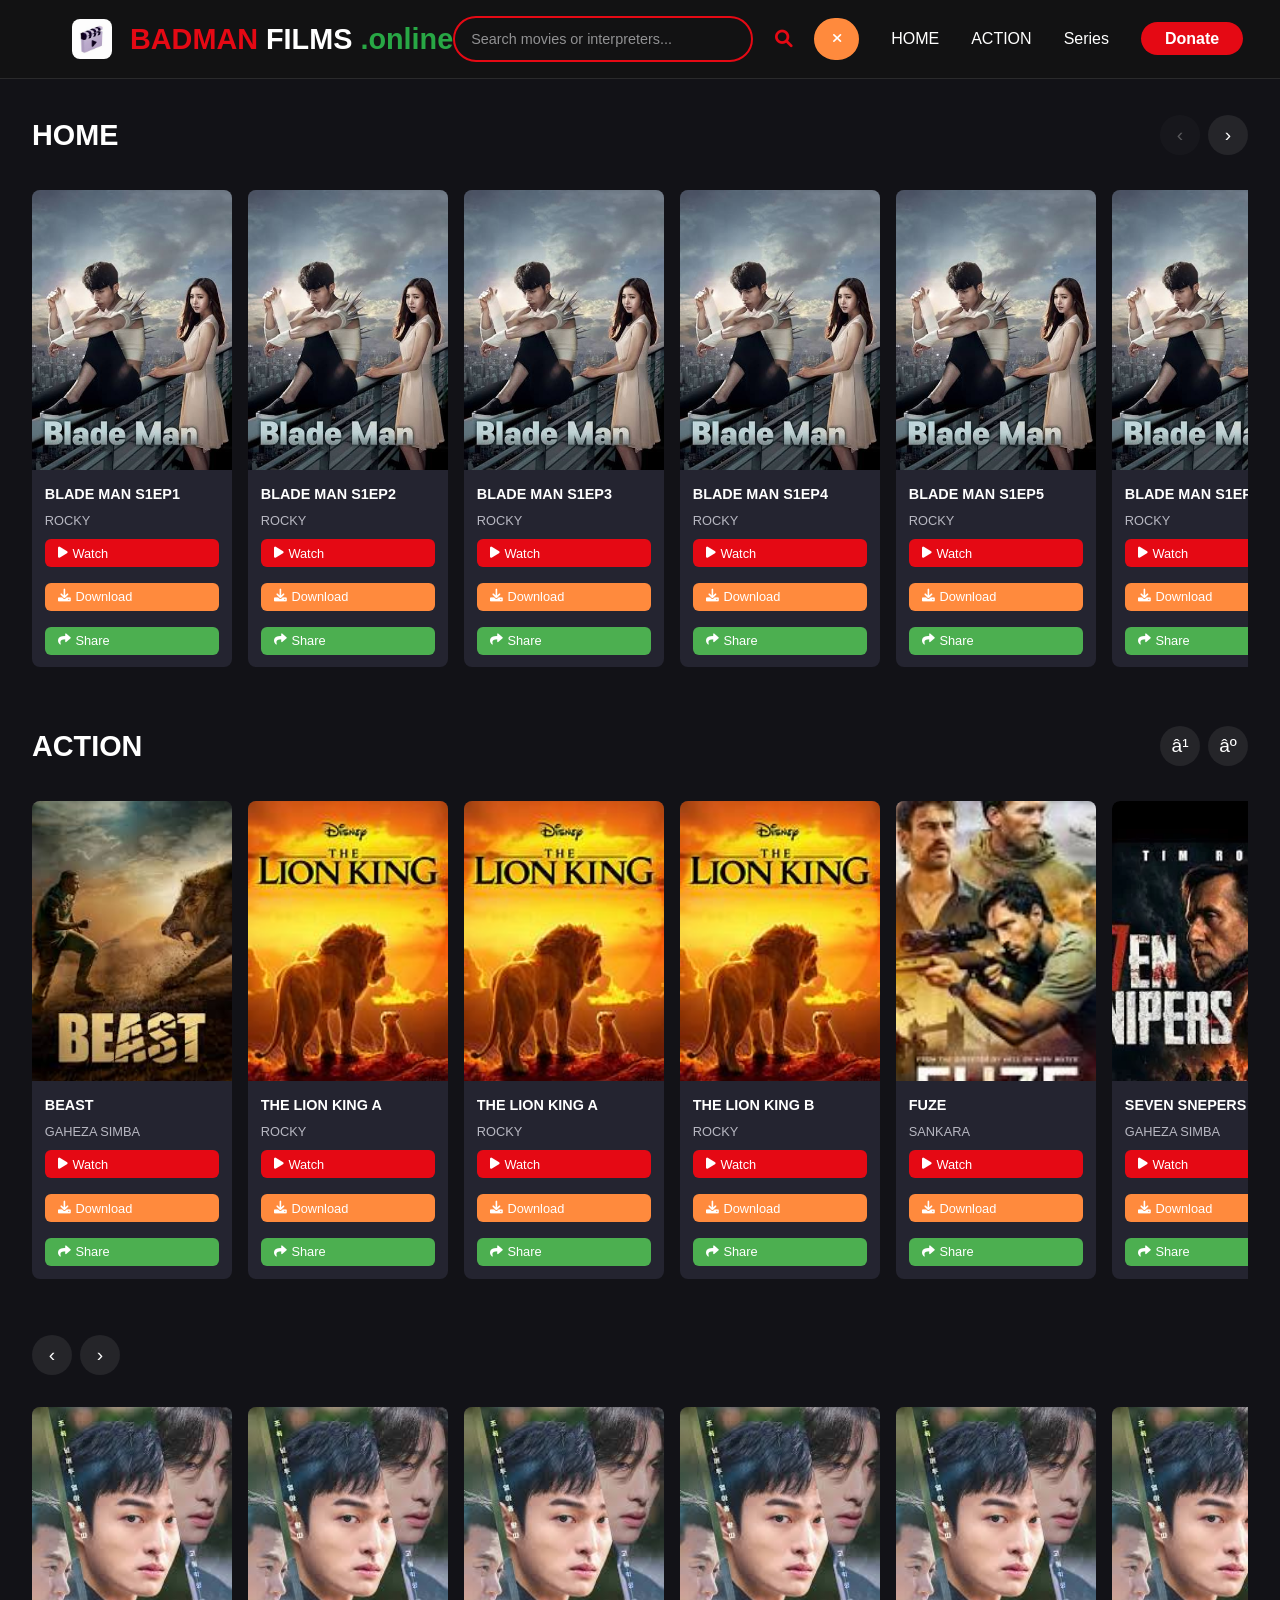
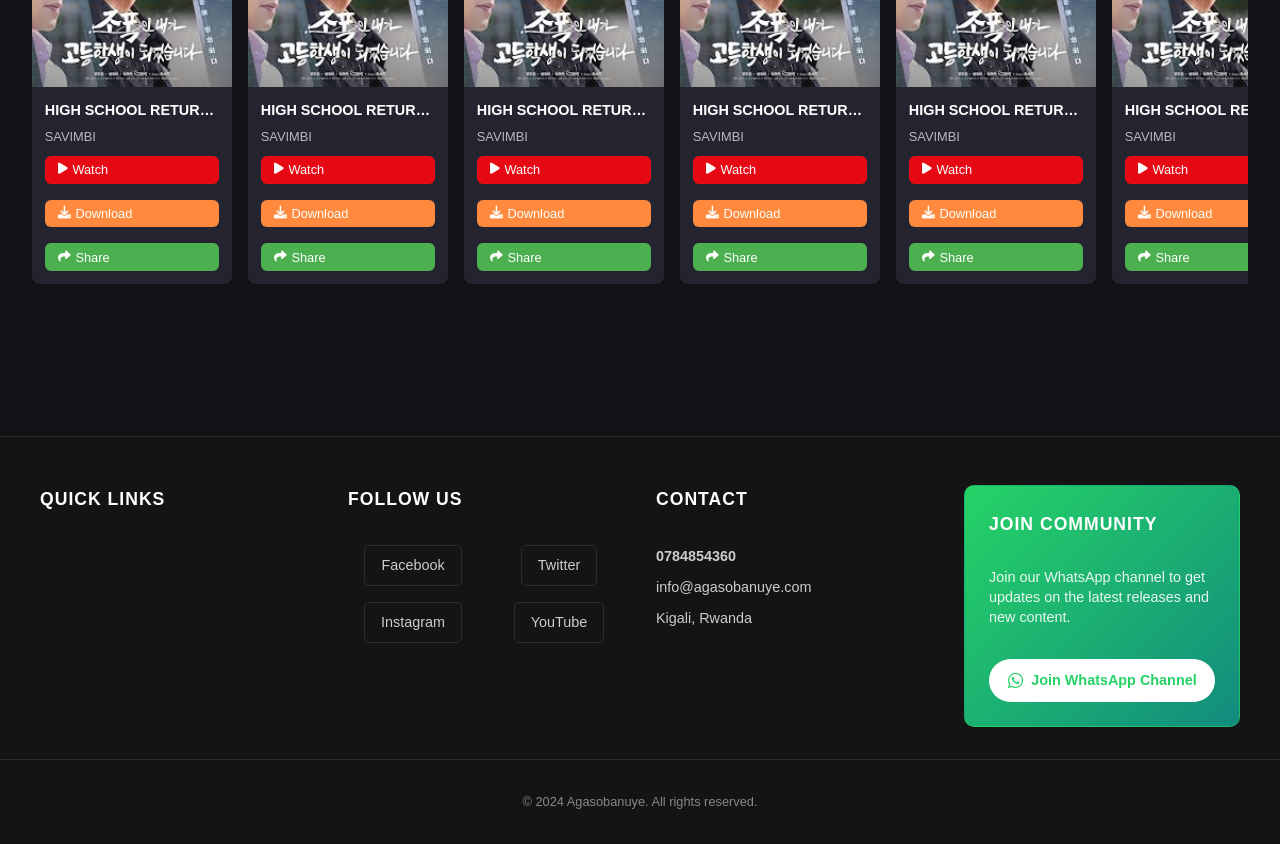
==== commit d933d94b: "Add video icon as website profile photo - favicon, social media sharing, and navigation logo" ====
--- a/index.html
+++ b/index.html
@@ -6,12 +6,18 @@
     <title>badmanfilms.online - Stream Movies & Series</title>
     <link rel="stylesheet" href="https://cdnjs.cloudflare.com/ajax/libs/font-awesome/6.0.0-beta3/css/all.min.css">
     <link rel="stylesheet" href="styles.css">
+    <!-- Favicon and Profile Icons -->
+    <link rel="icon" href="images/icon.jpeg" type="image/jpeg">
+    <link rel="apple-touch-icon" href="images/icon.jpeg">
+    <meta property="og:image" content="images/icon.jpeg">
+    <meta property="og:title" content="badmanfilms.online - Stream Movies & Series">
+    <meta property="og:description" content="Watch and download the latest movies and series online.">
 </head>
 <body>
     <nav class="navbar">
         <div class="nav-container">
             <h1 class="nav-logo">
-                <i class="fas fa-play-circle" style="color: #e50914; margin-right: 10px;"></i>
+                <img src="images/icon.jpeg" alt="Logo" style="width: 40px; height: 40px; margin-right: 10px; border-radius: 8px;">
                 <span style="color: #e50914; font-weight: bold;">BADMAN</span>
                 <span style="color: #ffffff;">FILMS</span>
                 <span style="color: #28a745;">.online</span>
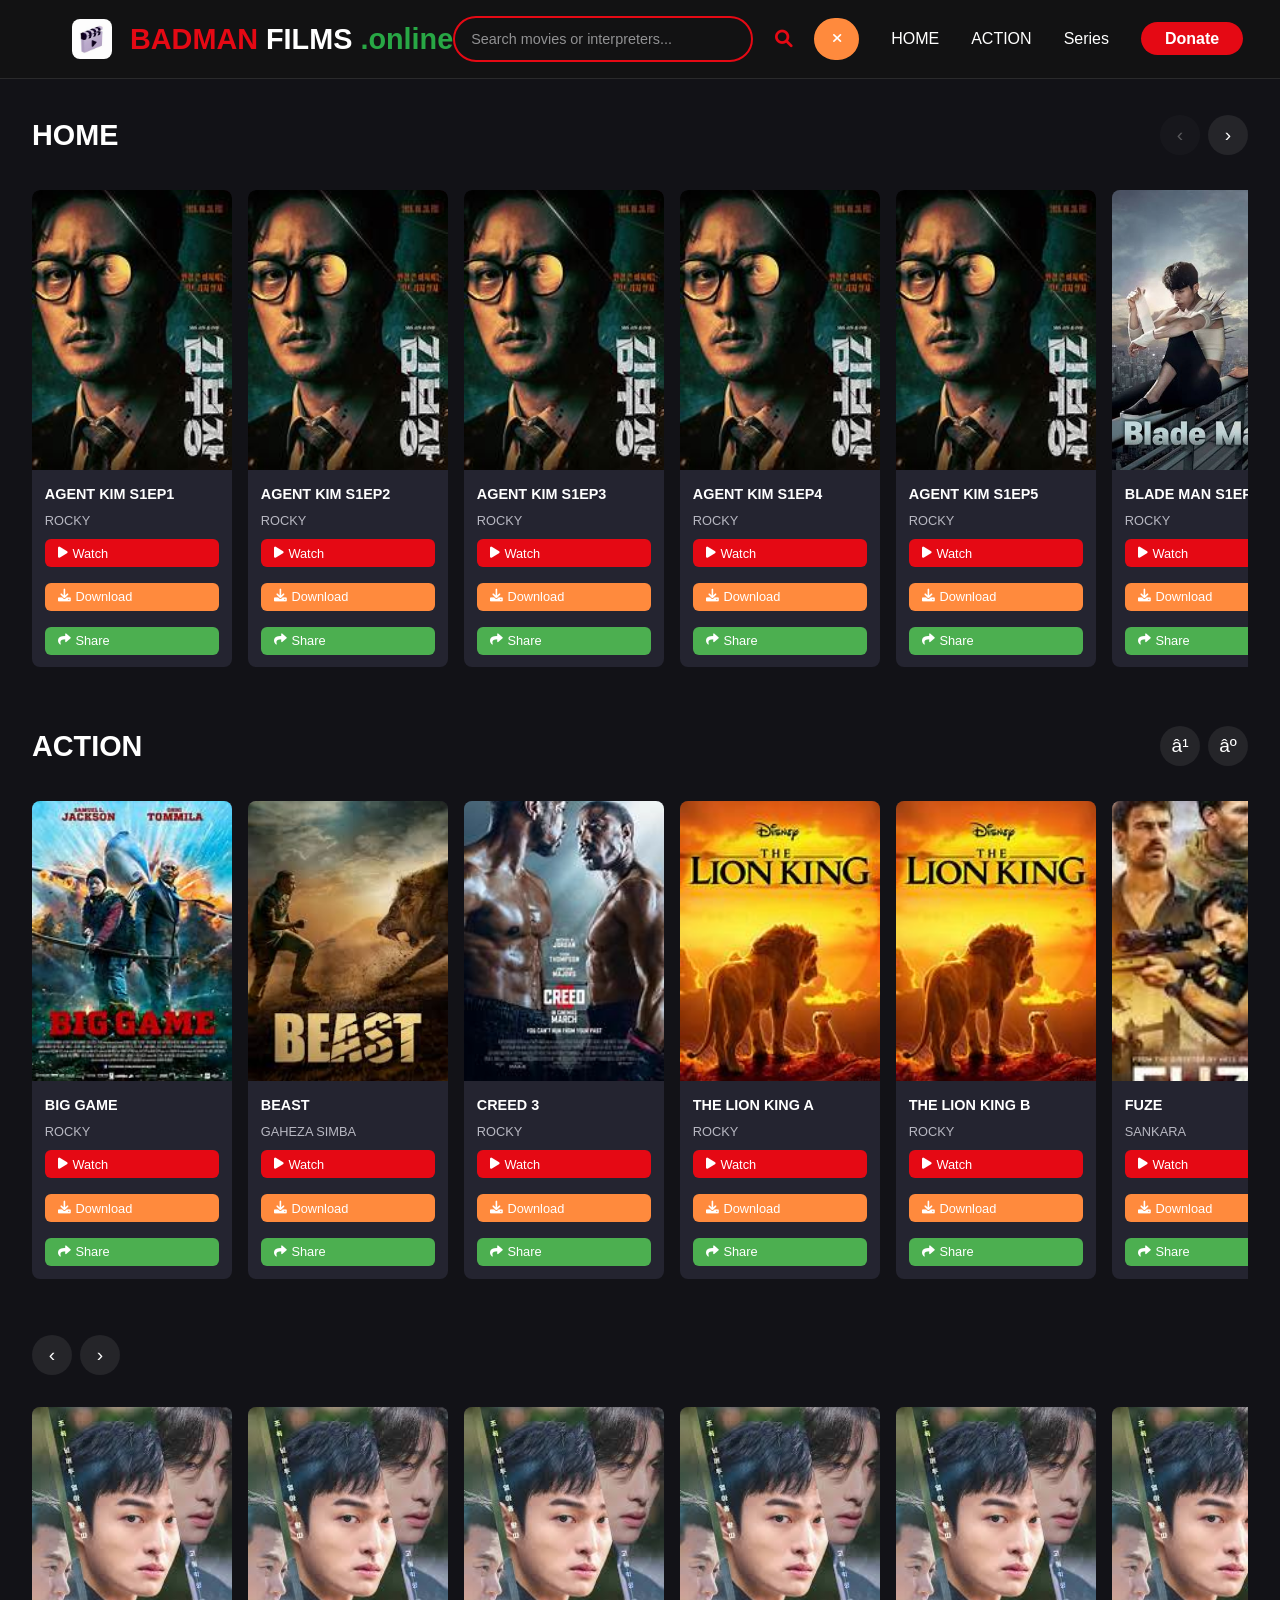
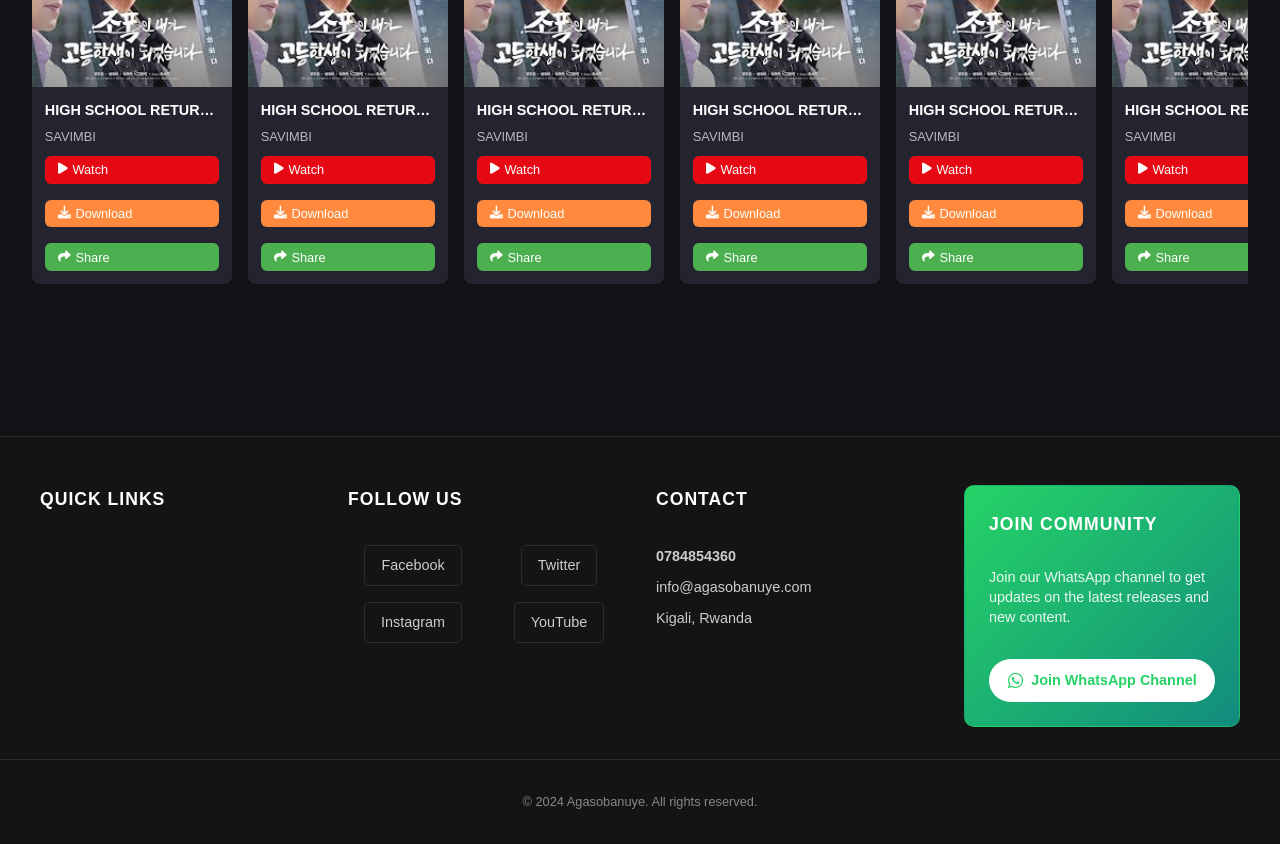
==== commit 5edb422d: "Update Airtel MOMO number to 0726990466 and make donation modal scrollable" ====
--- a/index.html
+++ b/index.html
@@ -171,8 +171,8 @@
                     <div class="donation-item">
                         <h3>AIRTEL MONEY / MOMO SEND</h3>
                         <div class="donation-info">
-                            <p class="donation-number">0784854360</p>
-                            <button class="copy-btn" data-copy="0784854360">
+                            <p class="donation-number">0726990466</p>
+                            <button class="copy-btn" data-copy="0726990466">
                                 <i class="fas fa-copy"></i>
                                 <span class="copy-text">Copy</span>
                             </button>
--- a/styles.css
+++ b/styles.css
@@ -1023,6 +1023,8 @@
     border-radius: 15px;
     width: 90%;
     max-width: 500px;
+    max-height: 80vh;
+    overflow-y: auto;
     box-shadow: 0 10px 40px rgba(0, 0, 0, 0.5);
     animation: modalSlideIn 0.3s ease-out;
 }
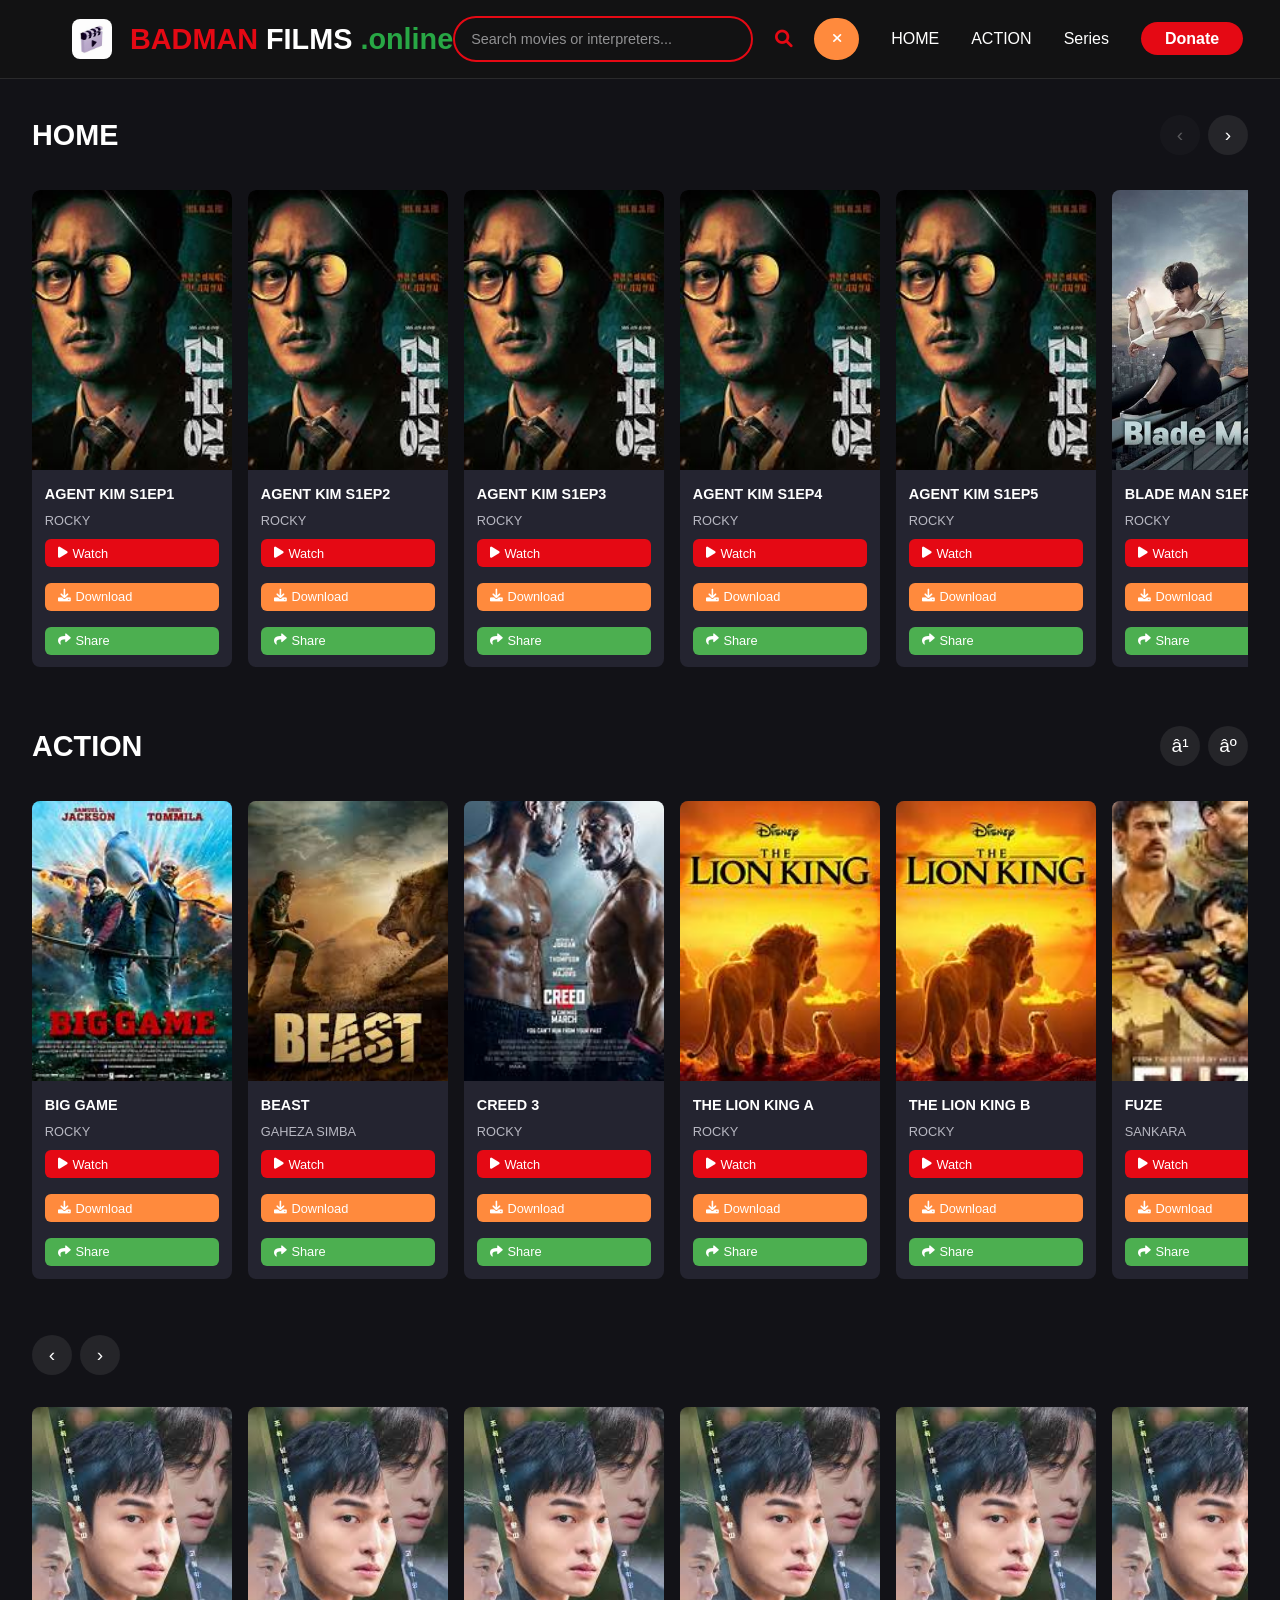
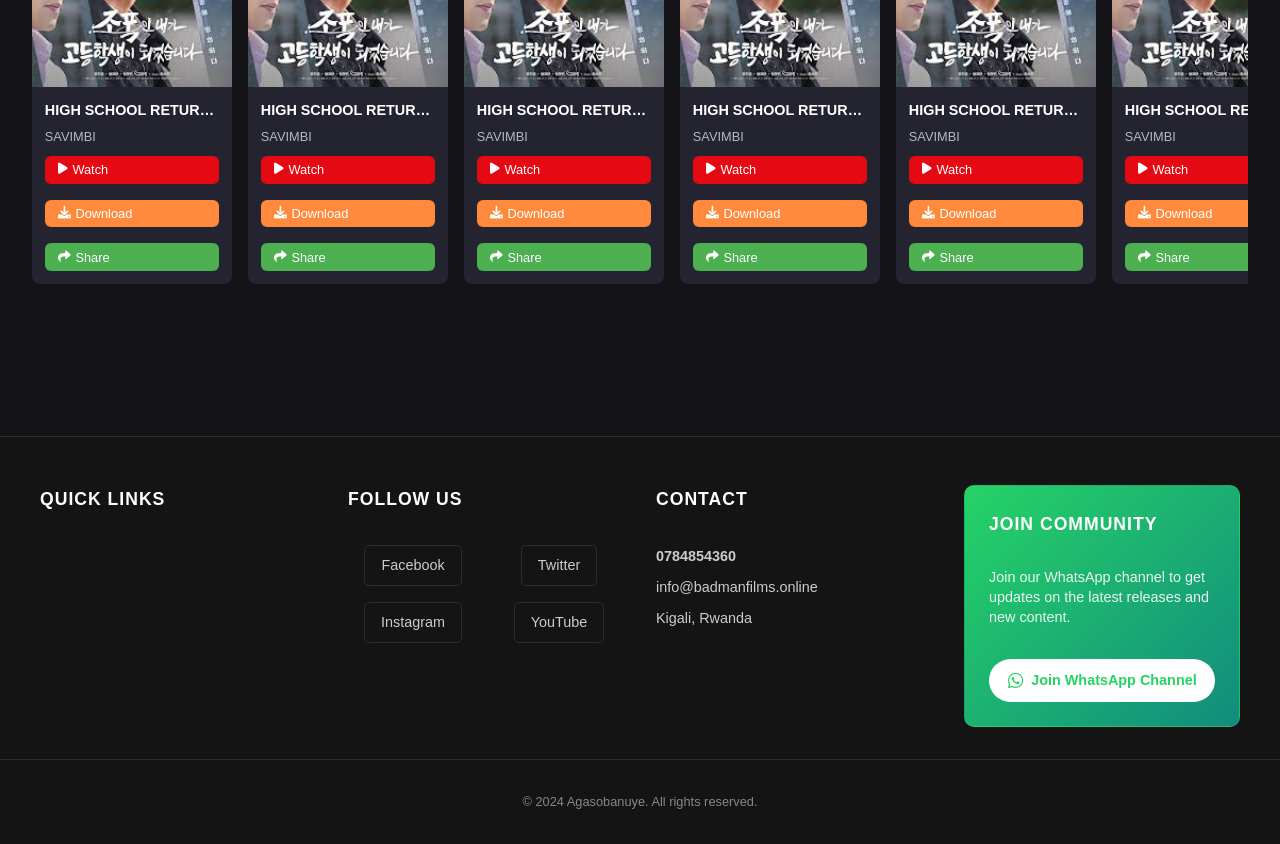
==== commit 0df1feed: "Update contact email from info@agasobanuye.com to info@badmanfilms.online" ====
--- a/index.html
+++ b/index.html
@@ -118,7 +118,7 @@
                 <h3 class="footer-title">Contact</h3>
                 <div class="contact-info">
                     <p class="contact-phone">0784854360</p>
-                    <p class="contact-email">info@agasobanuye.com</p>
+                    <p class="contact-email">info@badmanfilms.online</p>
                     <p class="contact-address">Kigali, Rwanda</p>
                 </div>
             </div>
@@ -152,6 +152,7 @@
                         <h3>MTN MOMO Pay Code</h3>
                         <div class="donation-info">
                             <p class="donation-code">1442915</p>
+                            <p class="account-name">Account Name: ERIC</p>
                             <button class="copy-btn" data-copy="1442915">
                                 <i class="fas fa-copy"></i>
                                 <span class="copy-text">Copy</span>
@@ -162,6 +163,7 @@
                         <h3>MTN MOMO</h3>
                         <div class="donation-info">
                             <p class="donation-number">0784854360</p>
+                            <p class="account-name">Account Name: Uwimana Eric</p>
                             <button class="copy-btn" data-copy="0784854360">
                                 <i class="fas fa-copy"></i>
                                 <span class="copy-text">Copy</span>
@@ -172,6 +174,7 @@
                         <h3>AIRTEL MONEY / MOMO SEND</h3>
                         <div class="donation-info">
                             <p class="donation-number">0726990466</p>
+                            <p class="account-name">Account Name: Uwimana Eric</p>
                             <button class="copy-btn" data-copy="0726990466">
                                 <i class="fas fa-copy"></i>
                                 <span class="copy-text">Copy</span>
--- a/styles.css
+++ b/styles.css
@@ -1121,6 +1121,14 @@
     flex: 1;
 }
 
+.account-name {
+    color: var(--muted-text);
+    font-size: 0.9rem;
+    margin: 0.5rem 0 0 0;
+    font-weight: 500;
+    font-style: italic;
+}
+
 .copy-btn {
     background-color: var(--primary);
     color: white;
